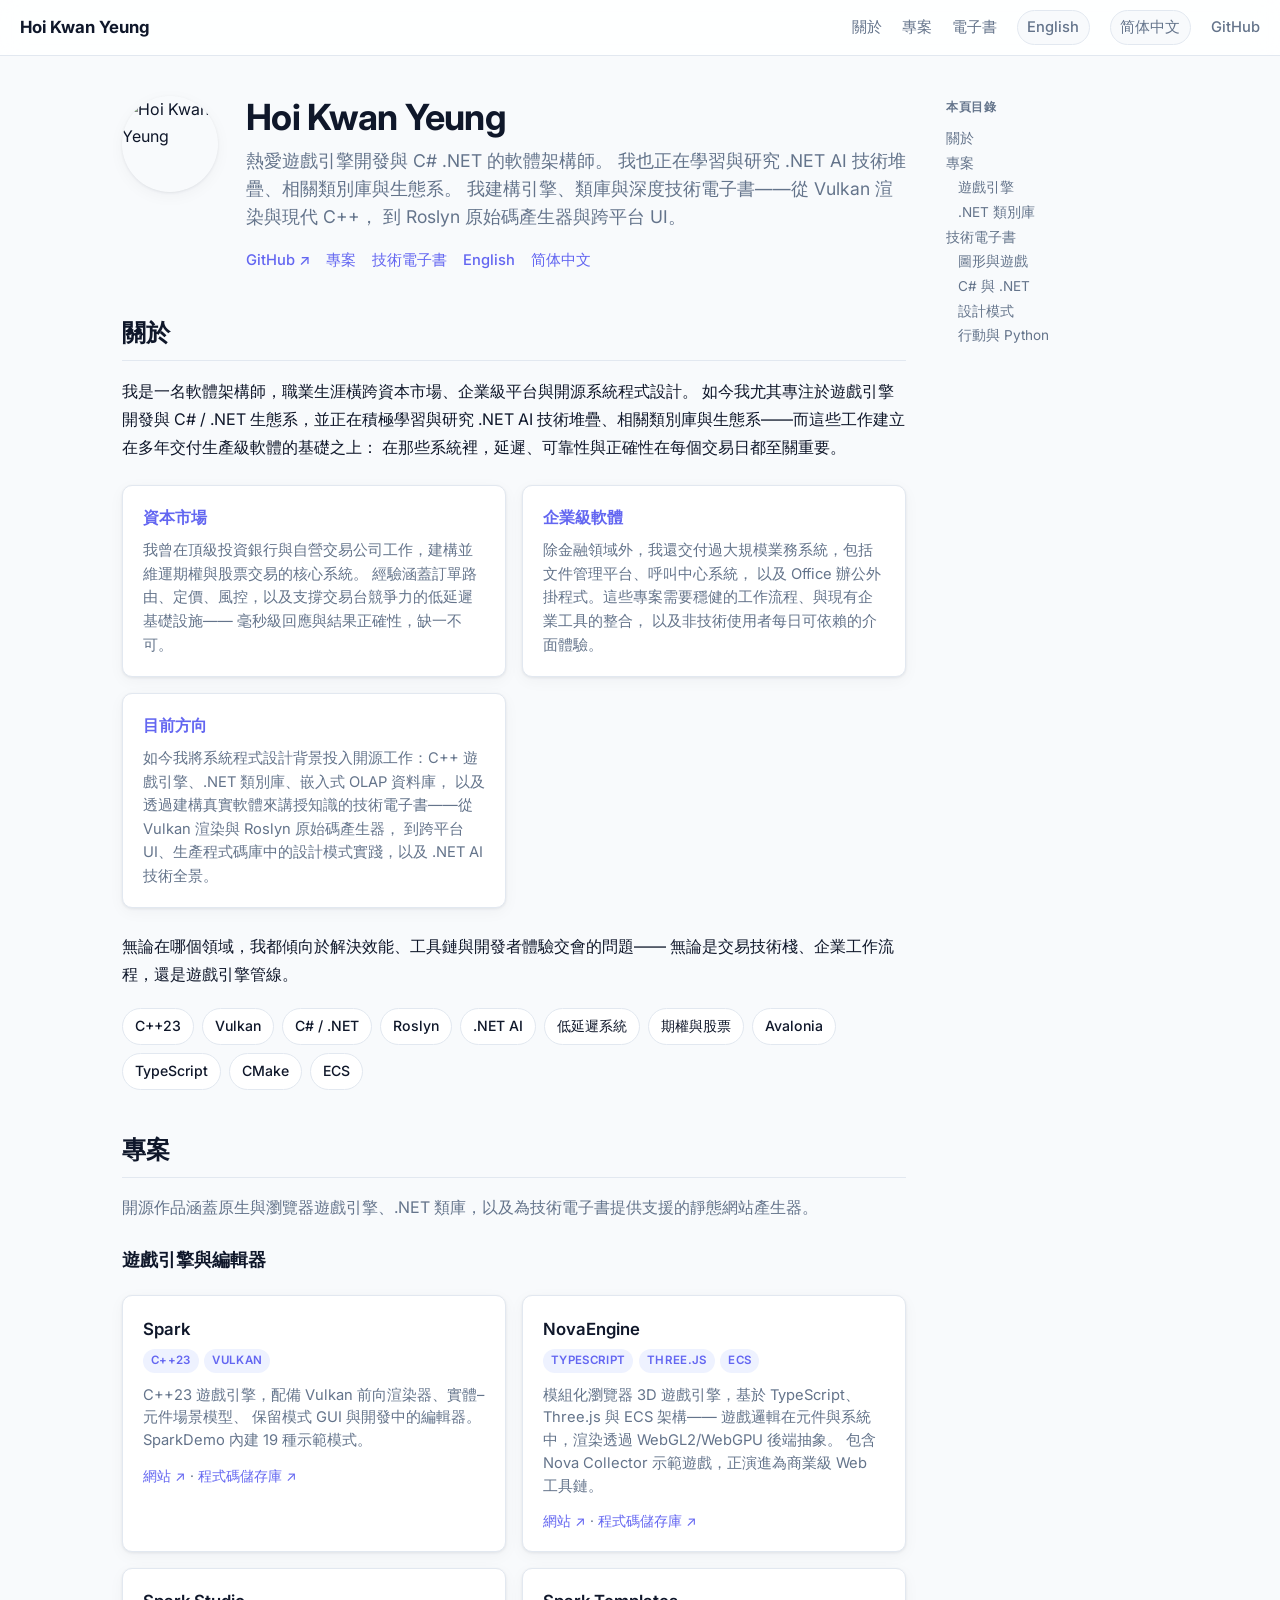
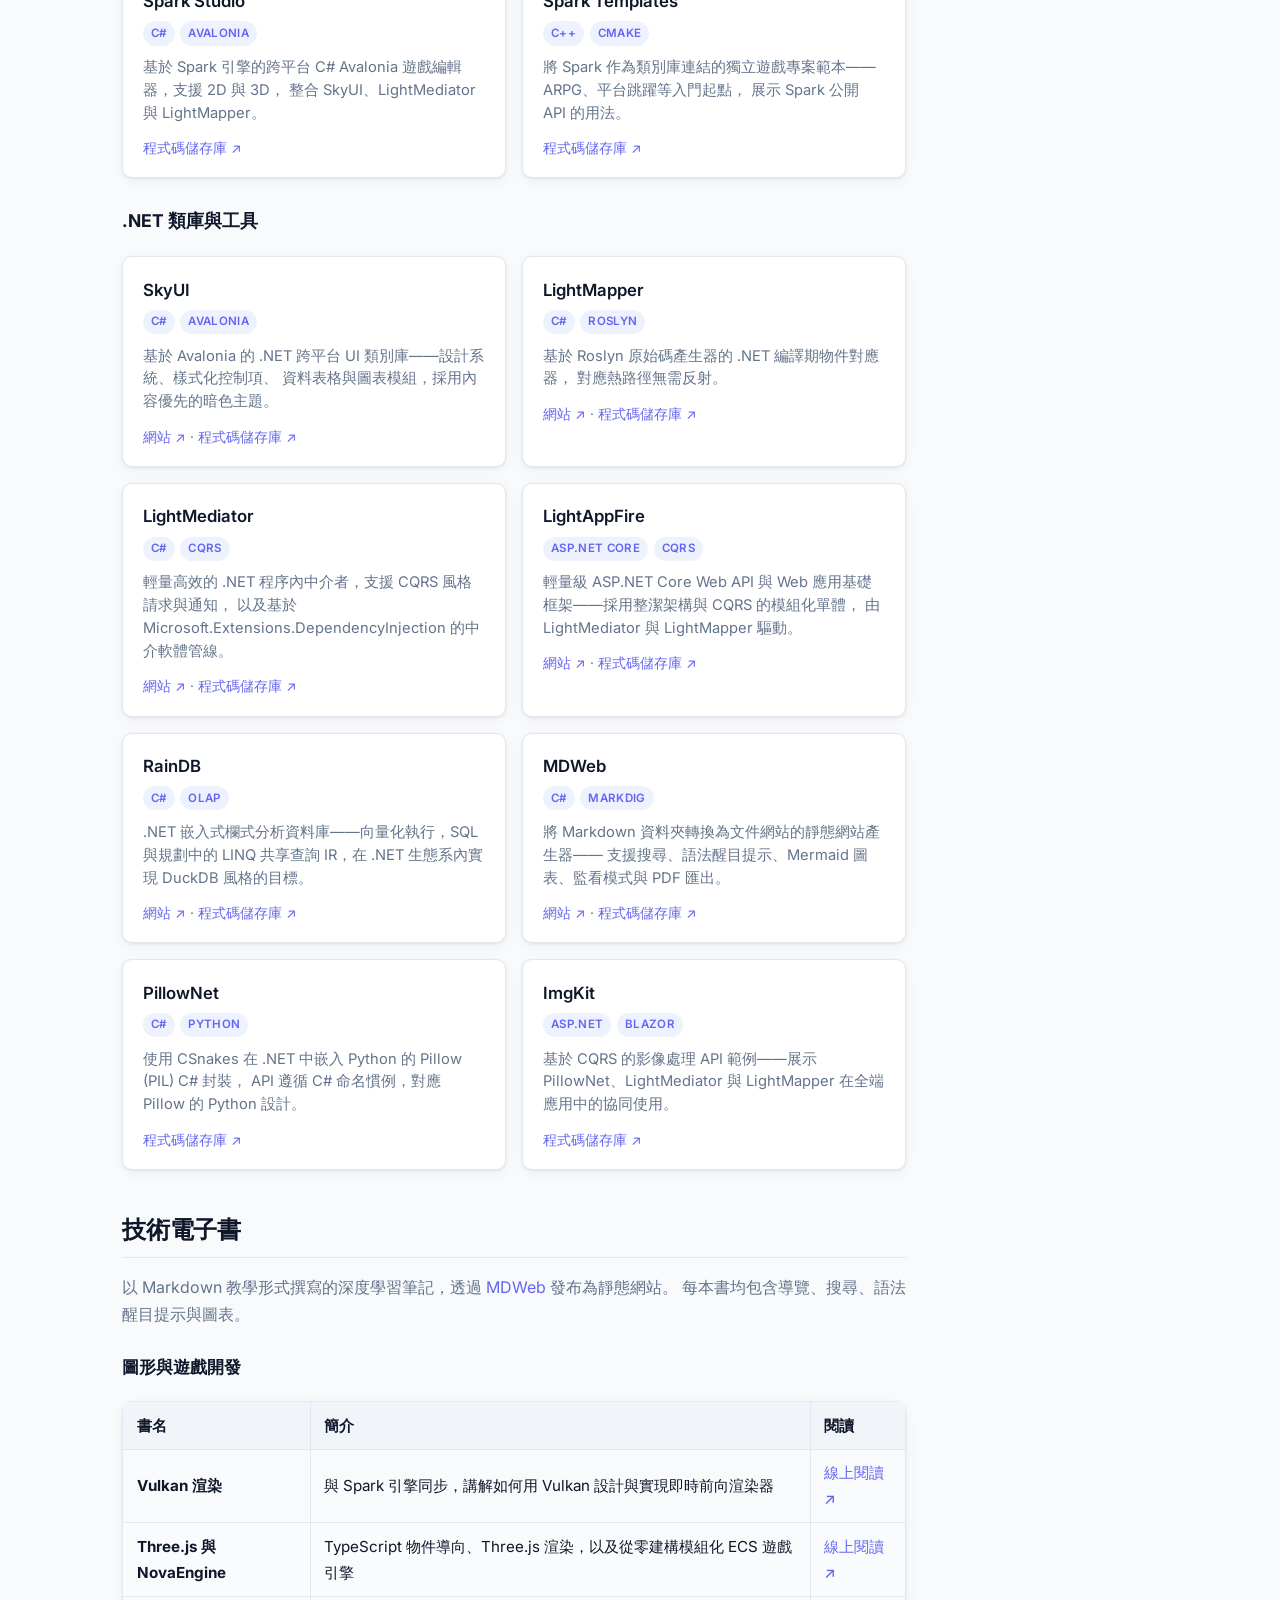
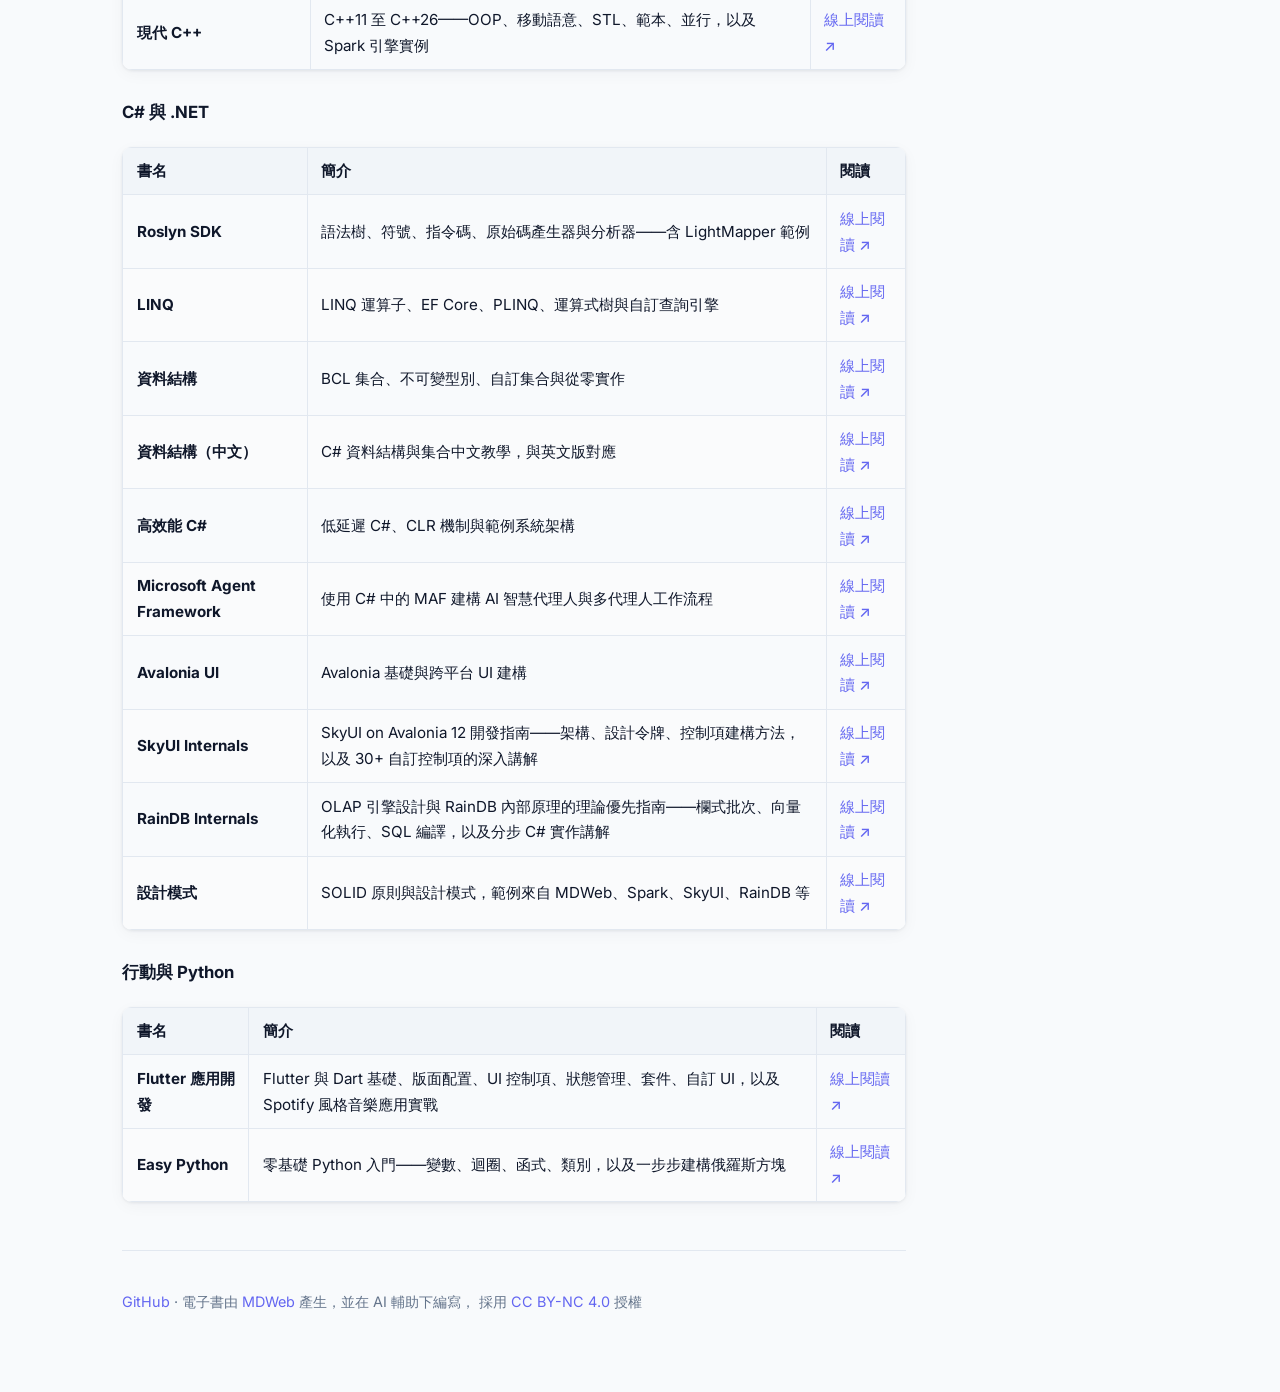
==== zh-hant/index.html @ 454c6752 "add raindb-internals description" ====
<!DOCTYPE html>
<html lang="zh-Hant">
<head>
  <meta charset="utf-8">
  <meta name="viewport" content="width=device-width, initial-scale=1">
  <title>Hoi Kwan Yeung — 軟體架構師</title>
  <meta name="description" content="擁有資本市場、企業級系統與遊戲引擎開發經驗的軟體架構師，正在學習與研究 .NET AI 技術堆疊。開源專案包括 Spark、RainDB、SkyUI、MDWeb 及多本技術電子書。">
  <link rel="preconnect" href="https://fonts.googleapis.com">
  <link rel="preconnect" href="https://fonts.gstatic.com" crossorigin>
  <link href="https://fonts.googleapis.com/css2?family=Inter:wght@400;500;600;700&family=JetBrains+Mono:wght@400;500&display=swap" rel="stylesheet">
  <link rel="alternate" hreflang="en" href="https://hoihky.github.io/index.html">
  <link rel="alternate" hreflang="zh-Hans" href="https://hoihky.github.io/zh/index.html">
  <link rel="alternate" hreflang="zh-Hant" href="https://hoihky.github.io/zh-hant/index.html">
  <link rel="stylesheet" href="../assets/css/site.css">
</head>
<body>
  <div class="site">
    <header class="topbar">
      <a href="index.html" class="brand">Hoi Kwan Yeung</a>
      <nav class="topbar-nav" aria-label="主導航">
        <a href="#about">關於</a>
        <a href="#projects">專案</a>
        <a href="#books">電子書</a>
        <a href="../index.html" hreflang="en" class="lang-switch">English</a>
        <a href="../zh/index.html" hreflang="zh-Hans" class="lang-switch">简体中文</a>
        <a href="https://github.com/hoihky" target="_blank" rel="noopener">GitHub</a>
      </nav>
    </header>

    <main class="portfolio-layout">
      <div class="portfolio-main">
        <section class="hero" id="top">
          <img
            class="hero-avatar"
            src="https://avatars.githubusercontent.com/u/305510049?v=4"
            alt="Hoi Kwan Yeung"
            width="96"
            height="96"
          >
          <div class="hero-text">
            <h1>Hoi Kwan Yeung</h1>
            <p class="hero-tagline">
              熱愛遊戲引擎開發與 C# .NET 的軟體架構師。
              我也正在學習與研究 .NET AI 技術堆疊、相關類別庫與生態系。
              我建構引擎、類庫與深度技術電子書——從 Vulkan 渲染與現代 C++，
              到 Roslyn 原始碼產生器與跨平台 UI。
            </p>
            <div class="hero-links">
              <a href="https://github.com/hoihky" target="_blank" rel="noopener">GitHub ↗</a>
              <a href="#projects">專案</a>
              <a href="#books">技術電子書</a>
              <a href="../index.html" hreflang="en">English</a>
              <a href="../zh/index.html" hreflang="zh-Hans">简体中文</a>
            </div>
          </div>
        </section>

        <section id="about">
          <h2 class="section-title">關於</h2>
          <p class="about-body">
            我是一名軟體架構師，職業生涯橫跨資本市場、企業級平台與開源系統程式設計。
            如今我尤其專注於遊戲引擎開發與 C# / .NET 生態系，並正在積極學習與研究
            .NET AI 技術堆疊、相關類別庫與生態系——而這些工作建立在多年交付生產級軟體的基礎之上：
            在那些系統裡，延遲、可靠性與正確性在每個交易日都至關重要。
          </p>

          <div class="career-grid">
            <article class="career-card">
              <h3>資本市場</h3>
              <p>
                我曾在頂級投資銀行與自營交易公司工作，建構並維運期權與股票交易的核心系統。
                經驗涵蓋訂單路由、定價、風控，以及支撐交易台競爭力的低延遲基礎設施——
                毫秒級回應與結果正確性，缺一不可。
              </p>
            </article>

            <article class="career-card">
              <h3>企業級軟體</h3>
              <p>
                除金融領域外，我還交付過大規模業務系統，包括文件管理平台、呼叫中心系統，
                以及 Office 辦公外掛程式。這些專案需要穩健的工作流程、與現有企業工具的整合，
                以及非技術使用者每日可依賴的介面體驗。
              </p>
            </article>

            <article class="career-card">
              <h3>目前方向</h3>
              <p>
                如今我將系統程式設計背景投入開源工作：C++ 遊戲引擎、.NET 類別庫、嵌入式 OLAP 資料庫，
                以及透過建構真實軟體來講授知識的技術電子書——從 Vulkan 渲染與 Roslyn 原始碼產生器，
                到跨平台 UI、生產程式碼庫中的設計模式實踐，以及 .NET AI 技術全景。
              </p>
            </article>
          </div>

          <p class="about-body">
            無論在哪個領域，我都傾向於解決效能、工具鏈與開發者體驗交會的問題——
            無論是交易技術棧、企業工作流程，還是遊戲引擎管線。
          </p>

          <ul class="skill-list" aria-label="技術棧">
            <li>C++23</li>
            <li>Vulkan</li>
            <li>C# / .NET</li>
            <li>Roslyn</li>
            <li>.NET AI</li>
            <li>低延遲系統</li>
            <li>期權與股票</li>
            <li>Avalonia</li>
            <li>TypeScript</li>
            <li>CMake</li>
            <li>ECS</li>
          </ul>
        </section>

        <section id="projects">
          <h2 class="section-title">專案</h2>
          <p class="section-lead">
            開源作品涵蓋原生與瀏覽器遊戲引擎、.NET 類庫，以及為技術電子書提供支援的靜態網站產生器。
          </p>

          <h3 class="doc-body" style="margin-top:1.5rem;font-size:1.1rem;">遊戲引擎與編輯器</h3>
          <div class="project-grid">
            <article class="project-card">
              <h3><a href="https://github.com/hoihky/spark" target="_blank" rel="noopener">Spark</a></h3>
              <div class="project-meta">
                <span class="tag">C++23</span>
                <span class="tag">Vulkan</span>
              </div>
              <p>
                C++23 遊戲引擎，配備 Vulkan 前向渲染器、實體–元件場景模型、
                保留模式 GUI 與開發中的編輯器。SparkDemo 內建 19 種示範模式。
              </p>
              <p class="card-links">
                <a href="https://hoihky.github.io/spark/" target="_blank" rel="noopener">網站 ↗</a>
                · <a href="https://github.com/hoihky/spark" target="_blank" rel="noopener">程式碼儲存庫 ↗</a>
              </p>
            </article>

            <article class="project-card">
              <h3><a href="https://hoihky.github.io/NovaEngine/" target="_blank" rel="noopener">NovaEngine</a></h3>
              <div class="project-meta">
                <span class="tag">TypeScript</span>
                <span class="tag">Three.js</span>
                <span class="tag">ECS</span>
              </div>
              <p>
                模組化瀏覽器 3D 遊戲引擎，基於 TypeScript、Three.js 與 ECS 架構——
                遊戲邏輯在元件與系統中，渲染透過 WebGL2/WebGPU 後端抽象。
                包含 Nova Collector 示範遊戲，正演進為商業級 Web 工具鏈。
              </p>
              <p class="card-links">
                <a href="https://hoihky.github.io/NovaEngine/" target="_blank" rel="noopener">網站 ↗</a>
                · <a href="https://github.com/hoihky/NovaEngine" target="_blank" rel="noopener">程式碼儲存庫 ↗</a>
              </p>
            </article>

            <article class="project-card">
              <h3><a href="https://github.com/hoihky/spark-studio" target="_blank" rel="noopener">Spark Studio</a></h3>
              <div class="project-meta">
                <span class="tag">C#</span>
                <span class="tag">Avalonia</span>
              </div>
              <p>
                基於 Spark 引擎的跨平台 C# Avalonia 遊戲編輯器，支援 2D 與 3D，
                整合 SkyUI、LightMediator 與 LightMapper。
              </p>
              <p class="card-links"><a href="https://github.com/hoihky/spark-studio" target="_blank" rel="noopener">程式碼儲存庫 ↗</a></p>
            </article>

            <article class="project-card">
              <h3><a href="https://github.com/hoihky/spark-template" target="_blank" rel="noopener">Spark Templates</a></h3>
              <div class="project-meta">
                <span class="tag">C++</span>
                <span class="tag">CMake</span>
              </div>
              <p>
                將 Spark 作為類別庫連結的獨立遊戲專案範本——ARPG、平台跳躍等入門起點，
                展示 Spark 公開 API 的用法。
              </p>
              <p class="card-links"><a href="https://github.com/hoihky/spark-template" target="_blank" rel="noopener">程式碼儲存庫 ↗</a></p>
            </article>
          </div>

          <h3 class="doc-body" style="margin-top:1.75rem;font-size:1.1rem;">.NET 類庫與工具</h3>
          <div class="project-grid">
            <article class="project-card">
              <h3><a href="https://github.com/hoihky/skyui" target="_blank" rel="noopener">SkyUI</a></h3>
              <div class="project-meta">
                <span class="tag">C#</span>
                <span class="tag">Avalonia</span>
              </div>
              <p>
                基於 Avalonia 的 .NET 跨平台 UI 類別庫——設計系統、樣式化控制項、
                資料表格與圖表模組，採用內容優先的暗色主題。
              </p>
              <p class="card-links">
                <a href="https://hoihky.github.io/skyui/" target="_blank" rel="noopener">網站 ↗</a>
                · <a href="https://github.com/hoihky/skyui" target="_blank" rel="noopener">程式碼儲存庫 ↗</a>
              </p>
            </article>

            <article class="project-card">
              <h3><a href="https://github.com/hoihky/lightmapper" target="_blank" rel="noopener">LightMapper</a></h3>
              <div class="project-meta">
                <span class="tag">C#</span>
                <span class="tag">Roslyn</span>
              </div>
              <p>
                基於 Roslyn 原始碼產生器的 .NET 編譯期物件對應器，
                對應熱路徑無需反射。
              </p>
              <p class="card-links">
                <a href="https://hoihky.github.io/lightmapper/" target="_blank" rel="noopener">網站 ↗</a>
                · <a href="https://github.com/hoihky/lightmapper" target="_blank" rel="noopener">程式碼儲存庫 ↗</a>
              </p>
            </article>

            <article class="project-card">
              <h3><a href="https://github.com/hoihky/lightmediator" target="_blank" rel="noopener">LightMediator</a></h3>
              <div class="project-meta">
                <span class="tag">C#</span>
                <span class="tag">CQRS</span>
              </div>
              <p>
                輕量高效的 .NET 程序內中介者，支援 CQRS 風格請求與通知，
                以及基於 Microsoft.Extensions.DependencyInjection 的中介軟體管線。
              </p>
              <p class="card-links">
                <a href="https://hoihky.github.io/lightmediator/" target="_blank" rel="noopener">網站 ↗</a>
                · <a href="https://github.com/hoihky/lightmediator" target="_blank" rel="noopener">程式碼儲存庫 ↗</a>
              </p>
            </article>

            <article class="project-card">
              <h3><a href="https://hoihky.github.io/LightAppFire/" target="_blank" rel="noopener">LightAppFire</a></h3>
              <div class="project-meta">
                <span class="tag">ASP.NET Core</span>
                <span class="tag">CQRS</span>
              </div>
              <p>
                輕量級 ASP.NET Core Web API 與 Web 應用基礎框架——採用整潔架構與 CQRS 的模組化單體，
                由 LightMediator 與 LightMapper 驅動。
              </p>
              <p class="card-links">
                <a href="https://hoihky.github.io/LightAppFire/" target="_blank" rel="noopener">網站 ↗</a>
                · <a href="https://github.com/hoihky/LightAppFire" target="_blank" rel="noopener">程式碼儲存庫 ↗</a>
              </p>
            </article>

            <article class="project-card">
              <h3><a href="https://github.com/hoihky/RainDB" target="_blank" rel="noopener">RainDB</a></h3>
              <div class="project-meta">
                <span class="tag">C#</span>
                <span class="tag">OLAP</span>
              </div>
              <p>
                .NET 嵌入式欄式分析資料庫——向量化執行，SQL 與規劃中的 LINQ
                共享查詢 IR，在 .NET 生態系內實現 DuckDB 風格的目標。
              </p>
              <p class="card-links">
                <a href="https://hoihky.github.io/RainDB/" target="_blank" rel="noopener">網站 ↗</a>
                · <a href="https://github.com/hoihky/RainDB" target="_blank" rel="noopener">程式碼儲存庫 ↗</a>
              </p>
            </article>

            <article class="project-card">
              <h3><a href="https://github.com/hoihky/MDWeb" target="_blank" rel="noopener">MDWeb</a></h3>
              <div class="project-meta">
                <span class="tag">C#</span>
                <span class="tag">Markdig</span>
              </div>
              <p>
                將 Markdown 資料夾轉換為文件網站的靜態網站產生器——
                支援搜尋、語法醒目提示、Mermaid 圖表、監看模式與 PDF 匯出。
              </p>
              <p class="card-links">
                <a href="https://hoihky.github.io/MDWeb/" target="_blank" rel="noopener">網站 ↗</a>
                · <a href="https://github.com/hoihky/MDWeb" target="_blank" rel="noopener">程式碼儲存庫 ↗</a>
              </p>
            </article>

            <article class="project-card">
              <h3><a href="https://github.com/hoihky/pillownet" target="_blank" rel="noopener">PillowNet</a></h3>
              <div class="project-meta">
                <span class="tag">C#</span>
                <span class="tag">Python</span>
              </div>
              <p>
                使用 CSnakes 在 .NET 中嵌入 Python 的 Pillow (PIL) C# 封裝，
                API 遵循 C# 命名慣例，對應 Pillow 的 Python 設計。
              </p>
              <p class="card-links"><a href="https://github.com/hoihky/pillownet" target="_blank" rel="noopener">程式碼儲存庫 ↗</a></p>
            </article>

            <article class="project-card">
              <h3><a href="https://github.com/hoihky/imgkit" target="_blank" rel="noopener">ImgKit</a></h3>
              <div class="project-meta">
                <span class="tag">ASP.NET</span>
                <span class="tag">Blazor</span>
              </div>
              <p>
                基於 CQRS 的影像處理 API 範例——展示 PillowNet、LightMediator
                與 LightMapper 在全端應用中的協同使用。
              </p>
              <p class="card-links"><a href="https://github.com/hoihky/imgkit" target="_blank" rel="noopener">程式碼儲存庫 ↗</a></p>
            </article>
          </div>
        </section>

        <section id="books">
          <h2 class="section-title">技術電子書</h2>
          <p class="section-lead">
            以 Markdown 教學形式撰寫的深度學習筆記，透過
            <a href="https://github.com/hoihky/MDWeb">MDWeb</a> 發布為靜態網站。
            每本書均包含導覽、搜尋、語法醒目提示與圖表。
          </p>

          <h3 class="doc-body" style="margin-top:1.5rem;font-size:1.05rem;">圖形與遊戲開發</h3>
          <table class="ebook-table">
            <thead>
              <tr>
                <th>書名</th>
                <th>簡介</th>
                <th>閱讀</th>
              </tr>
            </thead>
            <tbody>
              <tr>
                <td><strong>Vulkan 渲染</strong></td>
                <td>與 Spark 引擎同步，講解如何用 Vulkan 設計與實現即時前向渲染器</td>
                <td><a href="https://hoihky.github.io/vulkan-rendering-notes/site/index.html" target="_blank" rel="noopener">線上閱讀 ↗</a></td>
              </tr>
              <tr>
                <td><strong>Three.js 與 NovaEngine</strong></td>
                <td>TypeScript 物件導向、Three.js 渲染，以及從零建構模組化 ECS 遊戲引擎</td>
                <td><a href="https://hoihky.github.io/threejs-notes/threejs/site/index.html" target="_blank" rel="noopener">線上閱讀 ↗</a></td>
              </tr>
              <tr>
                <td><strong>現代 C++</strong></td>
                <td>C++11 至 C++26——OOP、移動語意、STL、範本、並行，以及 Spark 引擎實例</td>
                <td><a href="https://hoihky.github.io/cpp-notes/c++/site/index.html" target="_blank" rel="noopener">線上閱讀 ↗</a></td>
              </tr>
            </tbody>
          </table>

          <h3 class="doc-body" style="margin-top:1.75rem;font-size:1.05rem;">C# 與 .NET</h3>
          <table class="ebook-table">
            <thead>
              <tr>
                <th>書名</th>
                <th>簡介</th>
                <th>閱讀</th>
              </tr>
            </thead>
            <tbody>
              <tr>
                <td><strong>Roslyn SDK</strong></td>
                <td>語法樹、符號、指令碼、原始碼產生器與分析器——含 LightMapper 範例</td>
                <td><a href="https://hoihky.github.io/csharp-notes/roslyn/roslyn-site/index.html" target="_blank" rel="noopener">線上閱讀 ↗</a></td>
              </tr>
              <tr>
                <td><strong>LINQ</strong></td>
                <td>LINQ 運算子、EF Core、PLINQ、運算式樹與自訂查詢引擎</td>
                <td><a href="https://hoihky.github.io/csharp-notes/linq/linq-site/index.html" target="_blank" rel="noopener">線上閱讀 ↗</a></td>
              </tr>
              <tr>
                <td><strong>資料結構</strong></td>
                <td>BCL 集合、不可變型別、自訂集合與從零實作</td>
                <td><a href="https://hoihky.github.io/csharp-notes/datastructure/site/index.html" target="_blank" rel="noopener">線上閱讀 ↗</a></td>
              </tr>
              <tr>
                <td><strong>資料結構（中文）</strong></td>
                <td>C# 資料結構與集合中文教學，與英文版對應</td>
                <td><a href="https://hoihky.github.io/csharp-notes/datastructure-cn/datastructure-cn-site/index.html" target="_blank" rel="noopener">線上閱讀 ↗</a></td>
              </tr>
              <tr>
                <td><strong>高效能 C#</strong></td>
                <td>低延遲 C#、CLR 機制與範例系統架構</td>
                <td><a href="https://hoihky.github.io/csharp-notes/high-perf/high-perf-site/index.html" target="_blank" rel="noopener">線上閱讀 ↗</a></td>
              </tr>
              <tr>
                <td><strong>Microsoft Agent Framework</strong></td>
                <td>使用 C# 中的 MAF 建構 AI 智慧代理人與多代理人工作流程</td>
                <td><a href="https://hoihky.github.io/csharp-notes/maf/maf-site/index.html" target="_blank" rel="noopener">線上閱讀 ↗</a></td>
              </tr>
              <tr>
                <td><strong>Avalonia UI</strong></td>
                <td>Avalonia 基礎與跨平台 UI 建構</td>
                <td><a href="https://hoihky.github.io/csharp-notes/avalonia/site/index.html" target="_blank" rel="noopener">線上閱讀 ↗</a></td>
              </tr>
              <tr>
                <td><strong>SkyUI Internals</strong></td>
                <td>SkyUI on Avalonia 12 開發指南——架構、設計令牌、控制項建構方法，以及 30+ 自訂控制項的深入講解</td>
                <td><a href="https://hoihky.github.io/skyui-internals/output/index.html" target="_blank" rel="noopener">線上閱讀 ↗</a></td>
              </tr>
              <tr>
                <td><strong>RainDB Internals</strong></td>
                <td>OLAP 引擎設計與 RainDB 內部原理的理論優先指南——欄式批次、向量化執行、SQL 編譯，以及分步 C# 實作講解</td>
                <td><a href="https://hoihky.github.io/raindb-internals/output/index.html" target="_blank" rel="noopener">線上閱讀 ↗</a></td>
              </tr>
              <tr>
                <td><strong>設計模式</strong></td>
                <td>SOLID 原則與設計模式，範例來自 MDWeb、Spark、SkyUI、RainDB 等</td>
                <td><a href="https://hoihky.github.io/design-pattern-notes/site/index.html" target="_blank" rel="noopener">線上閱讀 ↗</a></td>
              </tr>
            </tbody>
          </table>

          <h3 class="doc-body" style="margin-top:1.75rem;font-size:1.05rem;">行動與 Python</h3>
          <table class="ebook-table">
            <thead>
              <tr>
                <th>書名</th>
                <th>簡介</th>
                <th>閱讀</th>
              </tr>
            </thead>
            <tbody>
              <tr>
                <td><strong>Flutter 應用開發</strong></td>
                <td>Flutter 與 Dart 基礎、版面配置、UI 控制項、狀態管理、套件、自訂 UI，以及 Spotify 風格音樂應用實戰</td>
                <td><a href="https://hoihky.github.io/flutter-notes/site/index.html" target="_blank" rel="noopener">線上閱讀 ↗</a></td>
              </tr>
              <tr>
                <td><strong>Easy Python</strong></td>
                <td>零基礎 Python 入門——變數、迴圈、函式、類別，以及一步步建構俄羅斯方塊</td>
                <td><a href="https://hoihky.github.io/python-notes/easypy/site/index.html" target="_blank" rel="noopener">線上閱讀 ↗</a></td>
              </tr>
            </tbody>
          </table>
        </section>

        <footer class="site-footer">
          <p>
            <a href="https://github.com/hoihky" target="_blank" rel="noopener">GitHub</a>
            · 電子書由 <a href="https://github.com/hoihky/MDWeb">MDWeb</a> 產生，並在 AI 輔助下編寫，
            採用 <a href="https://creativecommons.org/licenses/by-nc/4.0/">CC BY-NC 4.0</a> 授權
          </p>
        </footer>
      </div>

      <aside class="toc" aria-label="本頁目錄">
        <p class="toc-title">本頁目錄</p>
        <ul>
          <li><a href="#about">關於</a></li>
          <li><a href="#projects">專案</a></li>
          <li class="toc-h3"><a href="#projects">遊戲引擎</a></li>
          <li class="toc-h3"><a href="#projects">.NET 類別庫</a></li>
          <li><a href="#books">技術電子書</a></li>
          <li class="toc-h3"><a href="#books">圖形與遊戲</a></li>
          <li class="toc-h3"><a href="#books">C# 與 .NET</a></li>
          <li class="toc-h3"><a href="#books">設計模式</a></li>
          <li class="toc-h3"><a href="#books">行動與 Python</a></li>
        </ul>
      </aside>
    </main>
  </div>
</body>
</html>
---- assets/css/site.css ----
:root {
  --bg: #f8fafc;
  --bg-elevated: #ffffff;
  --text: #0f172a;
  --text-muted: #64748b;
  --border: #e2e8f0;
  --accent: #6366f1;
  --accent-soft: #eef2ff;
  --accent-hover: #4f46e5;
  --code-bg: #1e293b;
  --code-text: #e2e8f0;
  --sidebar-width: 280px;
  --topbar-height: 56px;
  --toc-width: 220px;
  --radius: 10px;
  --shadow: 0 1px 3px rgba(15, 23, 42, 0.08), 0 4px 16px rgba(15, 23, 42, 0.04);
  --font-sans: "Inter", system-ui, -apple-system, sans-serif;
  --font-mono: "JetBrains Mono", ui-monospace, monospace;
}

* { box-sizing: border-box; }

html {
  scroll-behavior: smooth;
}

body {
  margin: 0;
  font-family: var(--font-sans);
  font-size: 16px;
  line-height: 1.7;
  color: var(--text);
  background: var(--bg);
  -webkit-font-smoothing: antialiased;
}

a { color: var(--accent); text-decoration: none; }
a:hover { color: var(--accent-hover); text-decoration: underline; }

.site { min-height: 100vh; }

.topbar {
  position: sticky;
  top: 0;
  z-index: 100;
  display: flex;
  align-items: center;
  gap: 1rem;
  height: var(--topbar-height);
  padding: 0 1.25rem;
  background: rgba(255, 255, 255, 0.85);
  backdrop-filter: blur(12px);
  border-bottom: 1px solid var(--border);
}

.brand {
  font-weight: 700;
  font-size: 1.05rem;
  color: var(--text);
  text-decoration: none;
  white-space: nowrap;
}

.brand:hover { color: var(--accent); text-decoration: none; }

.sidebar-toggle {
  display: none;
  border: 1px solid var(--border);
  background: var(--bg-elevated);
  border-radius: 8px;
  padding: 0.35rem 0.6rem;
  cursor: pointer;
  font-size: 1.1rem;
}

.search-wrap { flex: 1; max-width: 360px; margin-left: auto; }

.search-wrap input {
  width: 100%;
  padding: 0.5rem 0.85rem;
  border: 1px solid var(--border);
  border-radius: 999px;
  background: var(--bg);
  font: inherit;
  outline: none;
  transition: border-color 0.15s, box-shadow 0.15s;
}

.search-wrap input:focus {
  border-color: var(--accent);
  box-shadow: 0 0 0 3px var(--accent-soft);
}

.layout {
  display: grid;
  grid-template-columns: var(--sidebar-width) 1fr;
  min-height: calc(100vh - var(--topbar-height));
}

.sidebar {
  position: sticky;
  top: var(--topbar-height);
  height: calc(100vh - var(--topbar-height));
  overflow-y: auto;
  padding: 1.25rem 0.75rem 2rem;
  border-right: 1px solid var(--border);
  background: var(--bg-elevated);
}

.nav-list {
  list-style: none;
  margin: 0;
  padding: 0;
}

.nav-item { margin: 0.1rem 0; }

.nav-link,
.nav-group {
  display: block;
  padding: 0.35rem 0.75rem;
  border-radius: 8px;
  font-size: 0.92rem;
  color: var(--text-muted);
}

.nav-group {
  font-weight: 600;
  color: var(--text);
  margin-top: 0.75rem;
  font-size: 0.78rem;
  text-transform: uppercase;
  letter-spacing: 0.04em;
}

.nav-link:hover {
  background: var(--accent-soft);
  color: var(--accent);
  text-decoration: none;
}

.nav-item.is-active > .nav-link {
  background: var(--accent-soft);
  color: var(--accent);
  font-weight: 600;
}

.nav-item.depth-1 .nav-link,
.nav-item.depth-1 .nav-group { padding-left: 1.25rem; }
.nav-item.depth-2 .nav-link,
.nav-item.depth-2 .nav-group { padding-left: 2rem; }
.nav-item.depth-3 .nav-link,
.nav-item.depth-3 .nav-group { padding-left: 2.75rem; }

.content {
  display: grid;
  grid-template-columns: minmax(0, 1fr) var(--toc-width);
  gap: 2rem;
  padding: 2rem 2.5rem 4rem;
  max-width: 1200px;
}

.doc { min-width: 0; }

.doc-header h1 {
  margin: 0 0 1.5rem;
  font-size: 2.25rem;
  font-weight: 700;
  letter-spacing: -0.02em;
  line-height: 1.2;
}

.doc-body h2,
.doc-body h3,
.doc-body h4 {
  scroll-margin-top: calc(var(--topbar-height) + 1rem);
  letter-spacing: -0.01em;
}

.doc-body h2 {
  margin-top: 2.5rem;
  padding-bottom: 0.4rem;
  border-bottom: 1px solid var(--border);
  font-size: 1.5rem;
}

.doc-body h3 { font-size: 1.2rem; margin-top: 1.75rem; }

.doc-body p,
.doc-body ul,
.doc-body ol,
.doc-body blockquote,
.doc-body pre {
  margin: 1rem 0;
}

.doc-body blockquote {
  margin-left: 0;
  padding: 0.75rem 1rem;
  border-left: 4px solid var(--accent);
  background: var(--accent-soft);
  border-radius: 0 var(--radius) var(--radius) 0;
  color: var(--text-muted);
}

.doc-body code {
  font-family: var(--font-mono);
  font-size: 0.88em;
  background: #f1f5f9;
  padding: 0.15em 0.4em;
  border-radius: 5px;
  color: #be185d;
  font-variant-ligatures: none;
  font-feature-settings: "liga" 0, "calt" 0;
}

.doc-body pre {
  margin: 1rem 0;
  padding: 0;
  background: transparent;
  border-radius: var(--radius);
  overflow: hidden;
  box-shadow: var(--shadow);
}

.doc-body pre code {
  background: none;
  padding: 0;
  color: inherit;
  font-size: 0.85rem;
  font-variant-ligatures: none;
  font-feature-settings: "liga" 0, "calt" 0;
}

.doc-body pre code.hljs {
  display: block;
  padding: 1rem 1.15rem;
  overflow-x: auto;
  line-height: 1.55;
  border-radius: var(--radius);
}

.doc-body .mermaid {
  display: flex;
  justify-content: center;
  margin: 1.25rem 0;
  padding: 1.25rem;
  background: #1e293b;
  border: 1px solid var(--border);
  border-radius: var(--radius);
  box-shadow: var(--shadow);
  overflow-x: auto;
  color: #e2e8f0;
}

.doc-body .mermaid svg {
  display: block;
  max-width: 100%;
  height: auto;
}

.doc-body table {
  width: 100%;
  border-collapse: collapse;
  margin: 1.25rem 0;
  font-size: 0.95rem;
  box-shadow: var(--shadow);
  border-radius: var(--radius);
  overflow: hidden;
}

.doc-body th,
.doc-body td {
  border: 1px solid var(--border);
  padding: 0.65rem 0.85rem;
  text-align: left;
}

.doc-body th {
  background: #f1f5f9;
  font-weight: 600;
}

.doc-body tr:nth-child(even) td { background: #fafbfc; }

.doc-body img {
  max-width: 100%;
  border-radius: var(--radius);
  box-shadow: var(--shadow);
}

.doc-body .task-list-item {
  list-style: none;
}

.doc-footer {
  margin-top: 3rem;
  padding-top: 1.5rem;
  border-top: 1px solid var(--border);
  color: var(--text-muted);
  font-size: 0.9rem;
}

.toc {
  position: sticky;
  top: calc(var(--topbar-height) + 1.5rem);
  align-self: start;
  max-height: calc(100vh - var(--topbar-height) - 3rem);
  overflow-y: auto;
  padding-left: 0.5rem;
}

.toc-title {
  font-size: 0.78rem;
  font-weight: 700;
  text-transform: uppercase;
  letter-spacing: 0.05em;
  color: var(--text-muted);
  margin: 0 0 0.75rem;
}

.toc ul {
  list-style: none;
  margin: 0;
  padding: 0;
}

.toc li { margin: 0.35rem 0; }

.toc a {
  font-size: 0.85rem;
  color: var(--text-muted);
  text-decoration: none;
  display: block;
  line-height: 1.4;
}

.toc a:hover { color: var(--accent); }

.toc-h3 { padding-left: 0.75rem; }
.toc-h4 { padding-left: 1.25rem; }

.nav-item.is-hidden { display: none; }

@media (max-width: 1100px) {
  .content { grid-template-columns: 1fr; }
  .toc { display: none; }
}

@media (max-width: 900px) {
  .sidebar-toggle { display: block; }

  .layout { grid-template-columns: 1fr; }

  .sidebar {
    position: fixed;
    left: 0;
    top: var(--topbar-height);
    width: min(var(--sidebar-width), 85vw);
    transform: translateX(-100%);
    transition: transform 0.2s ease;
    z-index: 90;
    box-shadow: var(--shadow);
  }

  .sidebar.is-open { transform: translateX(0); }

  .content { padding: 1.25rem 1rem 3rem; }

  .doc-header h1 { font-size: 1.75rem; }
}

/* Portfolio page */

.portfolio-layout {
  display: grid;
  grid-template-columns: minmax(0, 1fr) var(--toc-width);
  gap: 2rem;
  max-width: 1100px;
  margin: 0 auto;
  padding: 2.5rem 2rem 4rem;
}

.portfolio-main { min-width: 0; }

.hero {
  display: flex;
  align-items: flex-start;
  gap: 1.75rem;
  margin-bottom: 2.5rem;
}

.hero-avatar {
  width: 96px;
  height: 96px;
  border-radius: 50%;
  box-shadow: var(--shadow);
  flex-shrink: 0;
}

.hero-text h1 {
  margin: 0 0 0.5rem;
  font-size: 2.25rem;
  font-weight: 700;
  letter-spacing: -0.02em;
  line-height: 1.2;
}

.hero-tagline {
  margin: 0 0 1rem;
  font-size: 1.1rem;
  color: var(--text-muted);
  line-height: 1.6;
}

.hero-links {
  display: flex;
  flex-wrap: wrap;
  gap: 0.5rem 1rem;
  font-size: 0.92rem;
}

.hero-links a {
  display: inline-flex;
  align-items: center;
  gap: 0.35rem;
  font-weight: 500;
}

.section-title {
  margin: 2.5rem 0 1rem;
  padding-bottom: 0.4rem;
  border-bottom: 1px solid var(--border);
  font-size: 1.5rem;
  font-weight: 700;
  letter-spacing: -0.01em;
  scroll-margin-top: calc(var(--topbar-height) + 1rem);
}

.section-lead {
  margin: 0 0 1.25rem;
  color: var(--text-muted);
}

.project-grid {
  display: grid;
  grid-template-columns: repeat(auto-fill, minmax(300px, 1fr));
  gap: 1rem;
  margin: 1.25rem 0;
}

.project-card {
  display: flex;
  flex-direction: column;
  padding: 1.15rem 1.25rem;
  background: var(--bg-elevated);
  border: 1px solid var(--border);
  border-radius: var(--radius);
  box-shadow: var(--shadow);
  transition: border-color 0.15s, box-shadow 0.15s;
}

.project-card:hover {
  border-color: #c7d2fe;
  box-shadow: 0 4px 20px rgba(99, 102, 241, 0.1);
}

.project-card h3 {
  margin: 0 0 0.35rem;
  font-size: 1.05rem;
  font-weight: 600;
}

.project-card h3 a {
  color: var(--text);
  text-decoration: none;
}

.project-card h3 a:hover {
  color: var(--accent);
}

.project-meta {
  display: flex;
  flex-wrap: wrap;
  gap: 0.35rem;
  margin-bottom: 0.65rem;
}

.tag {
  display: inline-block;
  padding: 0.15rem 0.5rem;
  font-size: 0.72rem;
  font-weight: 600;
  text-transform: uppercase;
  letter-spacing: 0.03em;
  color: var(--accent);
  background: var(--accent-soft);
  border-radius: 999px;
}

.project-card p {
  margin: 0;
  flex: 1;
  font-size: 0.92rem;
  color: var(--text-muted);
  line-height: 1.55;
}

.project-card .card-links {
  margin-top: 0.85rem;
  font-size: 0.85rem;
}

.about-body {
  margin: 0 0 1.25rem;
  color: var(--text);
  line-height: 1.75;
}

.career-grid {
  display: grid;
  grid-template-columns: repeat(auto-fill, minmax(280px, 1fr));
  gap: 1rem;
  margin: 1.5rem 0;
}

.career-card {
  padding: 1.15rem 1.25rem;
  background: var(--bg-elevated);
  border: 1px solid var(--border);
  border-radius: var(--radius);
  box-shadow: var(--shadow);
}

.career-card h3 {
  margin: 0 0 0.5rem;
  font-size: 1rem;
  font-weight: 600;
  color: var(--accent);
}

.career-card p {
  margin: 0;
  font-size: 0.92rem;
  color: var(--text-muted);
  line-height: 1.6;
}

.skill-list {
  display: flex;
  flex-wrap: wrap;
  gap: 0.5rem;
  margin: 1rem 0 0;
  padding: 0;
  list-style: none;
}

.skill-list li {
  padding: 0.35rem 0.75rem;
  font-size: 0.88rem;
  font-weight: 500;
  color: var(--text);
  background: var(--bg-elevated);
  border: 1px solid var(--border);
  border-radius: 999px;
}

.ebook-table {
  width: 100%;
  border-collapse: collapse;
  margin: 1.25rem 0;
  font-size: 0.95rem;
  box-shadow: var(--shadow);
  border-radius: var(--radius);
  overflow: hidden;
}

.ebook-table th,
.ebook-table td {
  border: 1px solid var(--border);
  padding: 0.65rem 0.85rem;
  text-align: left;
}

.ebook-table th {
  background: #f1f5f9;
  font-weight: 600;
}

.ebook-table tr:nth-child(even) td { background: #fafbfc; }

.ebook-table a { font-weight: 500; }

.site-footer {
  margin-top: 3rem;
  padding-top: 1.5rem;
  border-top: 1px solid var(--border);
  color: var(--text-muted);
  font-size: 0.9rem;
}

.topbar-nav {
  display: flex;
  align-items: center;
  gap: 1.25rem;
  margin-left: auto;
  font-size: 0.92rem;
  font-weight: 500;
}

.topbar-nav a {
  color: var(--text-muted);
  text-decoration: none;
}

.topbar-nav a:hover {
  color: var(--accent);
  text-decoration: none;
}

@media (max-width: 1100px) {
  .portfolio-layout { grid-template-columns: 1fr; }
  .portfolio-layout .toc { display: none; }
}

.topbar-nav a.lang-switch {
  padding: 0.25rem 0.6rem;
  border: 1px solid var(--border);
  border-radius: 999px;
  background: var(--bg);
}

.topbar-nav a.lang-switch:hover {
  border-color: #c7d2fe;
  background: var(--accent-soft);
}

@media (max-width: 600px) {
  .hero { flex-direction: column; align-items: center; text-align: center; }
  .hero-links { justify-content: center; }
  .portfolio-layout { padding: 1.5rem 1rem 3rem; }
  .hero-text h1 { font-size: 1.75rem; }
  .topbar-nav { display: none; }
}
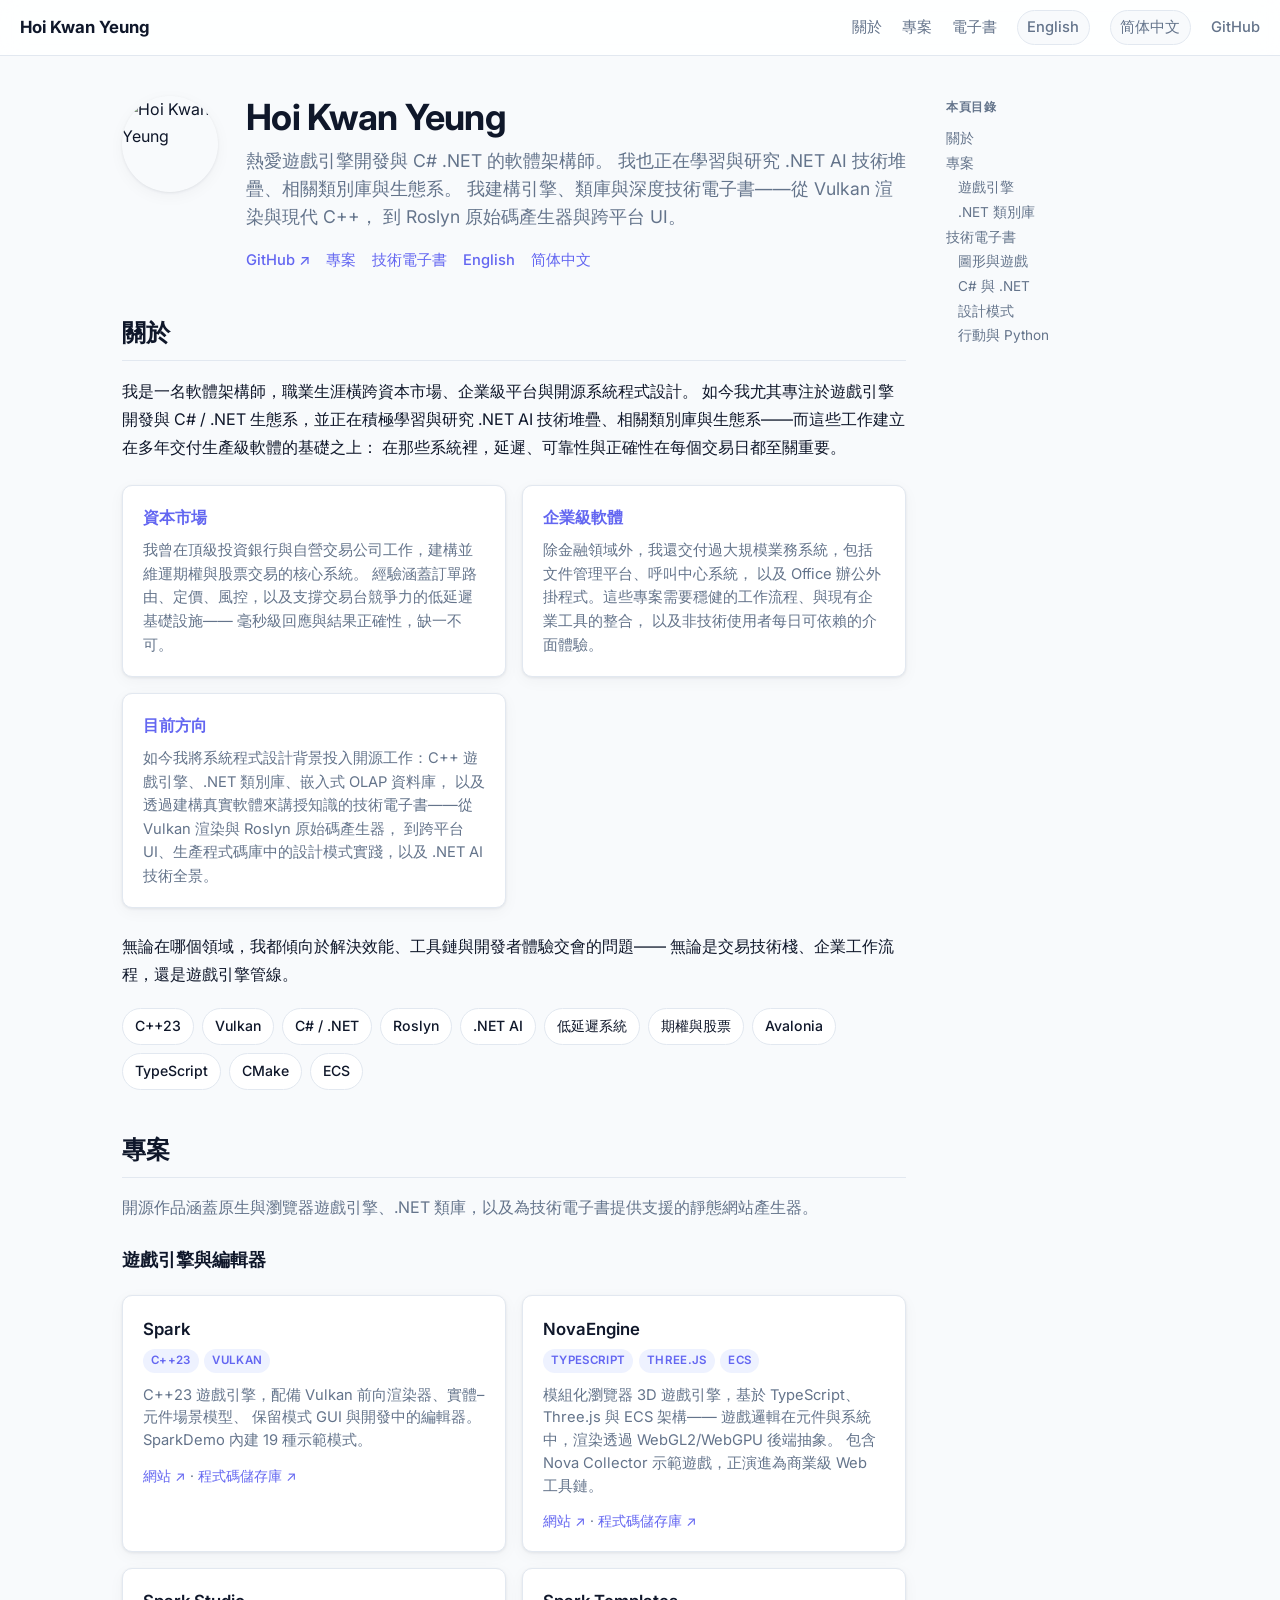
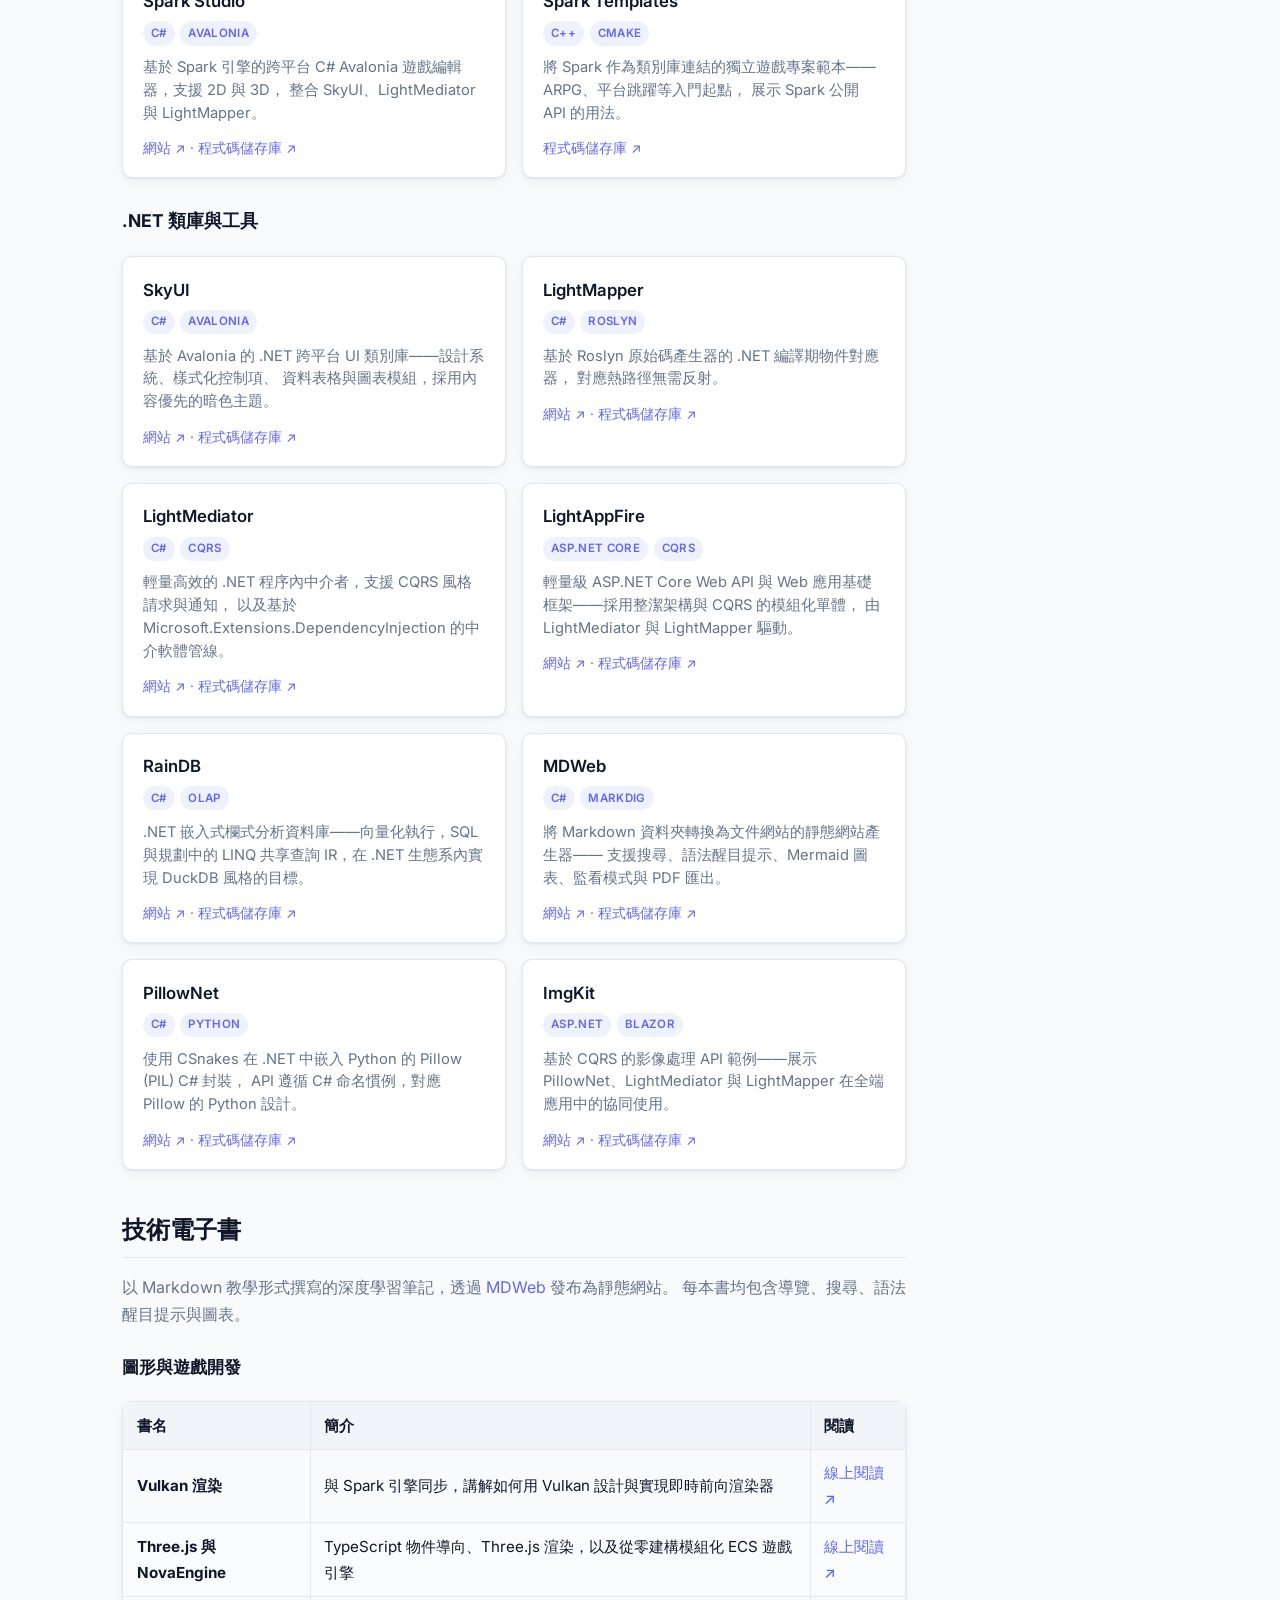
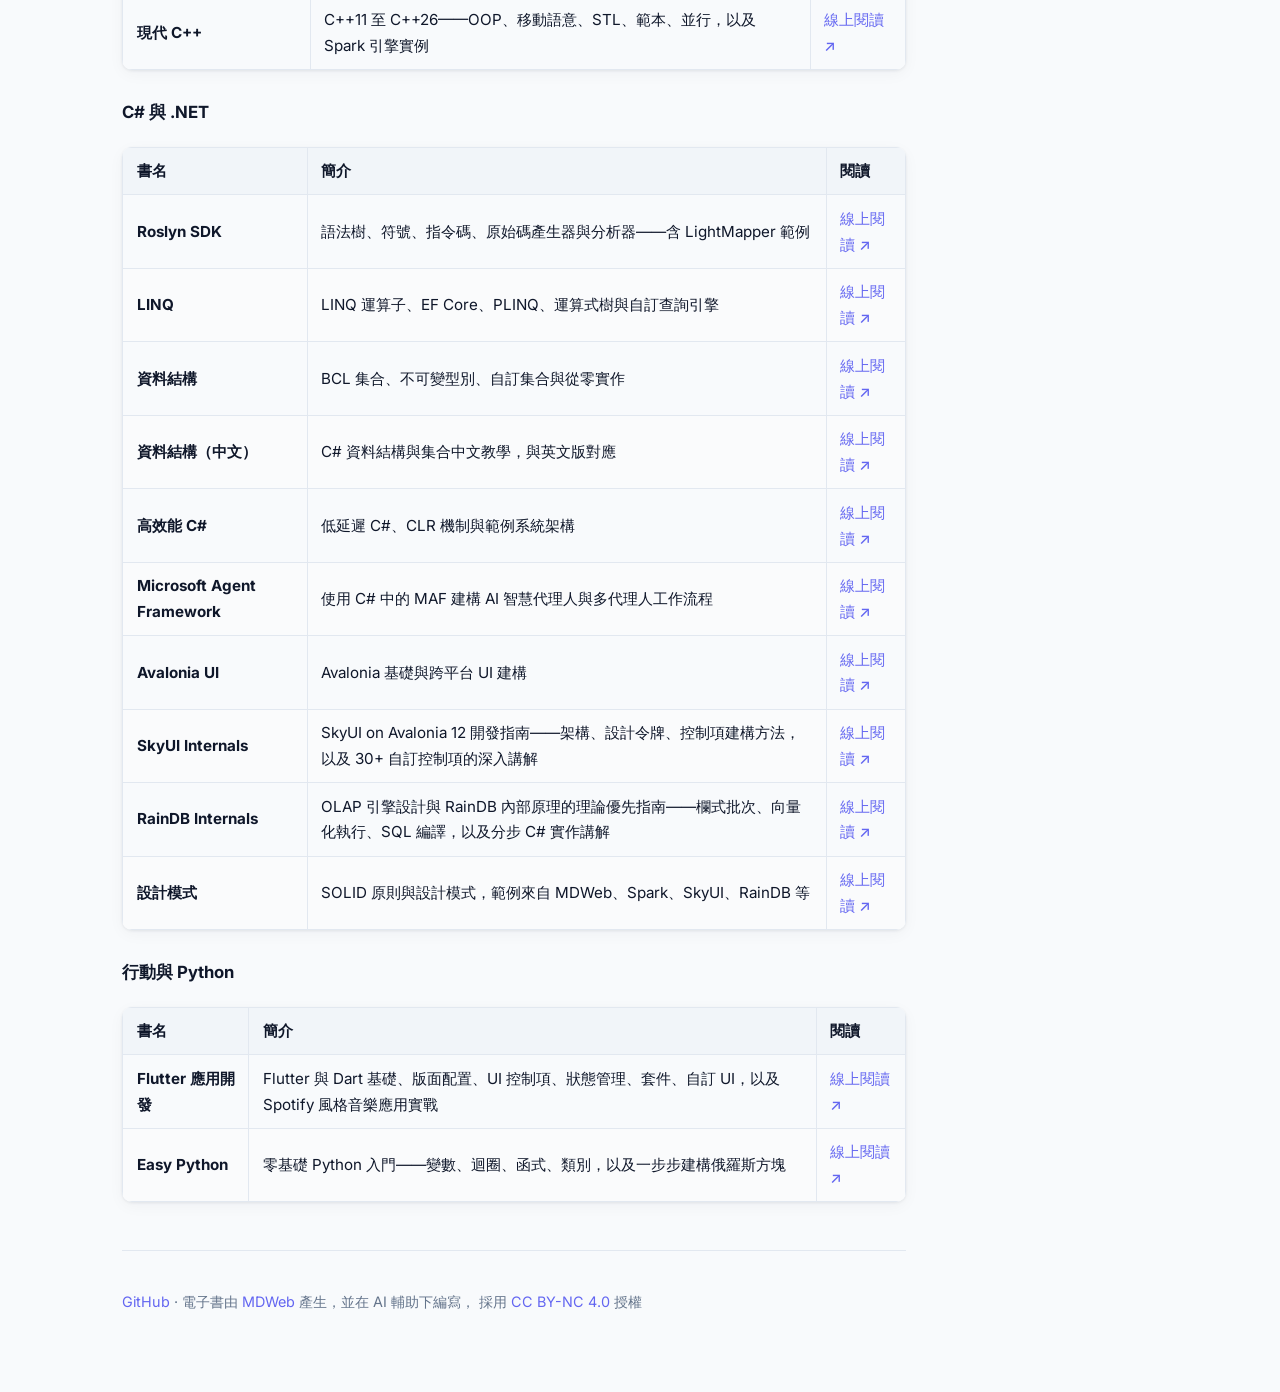
==== commit ad040350: "add links to SparkStudio, PillowNet, ImgKit introduction page" ====
--- a/zh-hant/index.html
+++ b/zh-hant/index.html
@@ -165,7 +165,10 @@
                 基於 Spark 引擎的跨平台 C# Avalonia 遊戲編輯器，支援 2D 與 3D，
                 整合 SkyUI、LightMediator 與 LightMapper。
               </p>
-              <p class="card-links"><a href="https://github.com/hoihky/spark-studio" target="_blank" rel="noopener">程式碼儲存庫 ↗</a></p>
+              <p class="card-links">
+                <a href="https://hoihky.github.io/spark-studio/" target="_blank" rel="noopener">網站 ↗</a>
+                · <a href="https://github.com/hoihky/spark-studio" target="_blank" rel="noopener">程式碼儲存庫 ↗</a>
+              </p>
             </article>
 
             <article class="project-card">
@@ -290,7 +293,10 @@
                 使用 CSnakes 在 .NET 中嵌入 Python 的 Pillow (PIL) C# 封裝，
                 API 遵循 C# 命名慣例，對應 Pillow 的 Python 設計。
               </p>
-              <p class="card-links"><a href="https://github.com/hoihky/pillownet" target="_blank" rel="noopener">程式碼儲存庫 ↗</a></p>
+              <p class="card-links">
+                <a href="https://hoihky.github.io/pillownet/" target="_blank" rel="noopener">網站 ↗</a>
+                · <a href="https://github.com/hoihky/pillownet" target="_blank" rel="noopener">程式碼儲存庫 ↗</a>
+              </p>
             </article>
 
             <article class="project-card">
@@ -303,7 +309,10 @@
                 基於 CQRS 的影像處理 API 範例——展示 PillowNet、LightMediator
                 與 LightMapper 在全端應用中的協同使用。
               </p>
-              <p class="card-links"><a href="https://github.com/hoihky/imgkit" target="_blank" rel="noopener">程式碼儲存庫 ↗</a></p>
+              <p class="card-links">
+                <a href="https://hoihky.github.io/imgkit/" target="_blank" rel="noopener">網站 ↗</a>
+                · <a href="https://github.com/hoihky/imgkit" target="_blank" rel="noopener">程式碼儲存庫 ↗</a>
+              </p>
             </article>
           </div>
         </section>
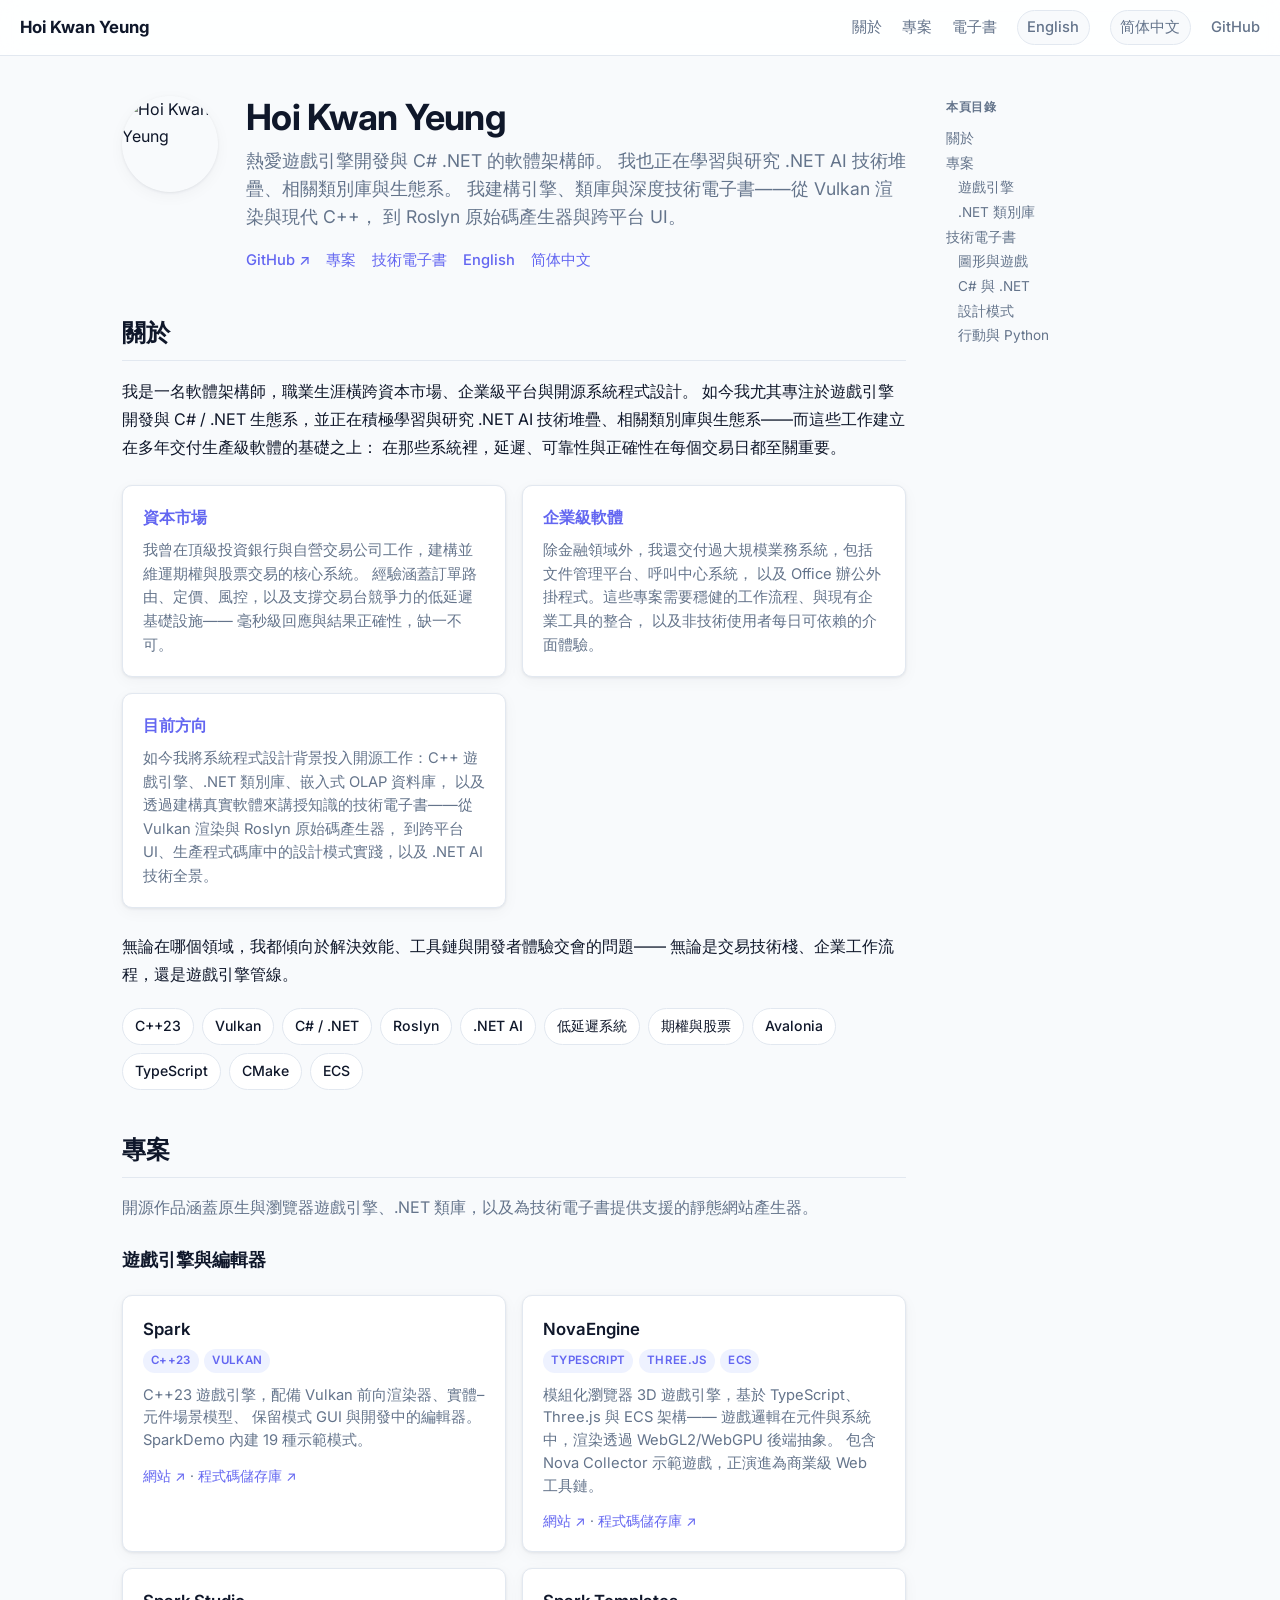
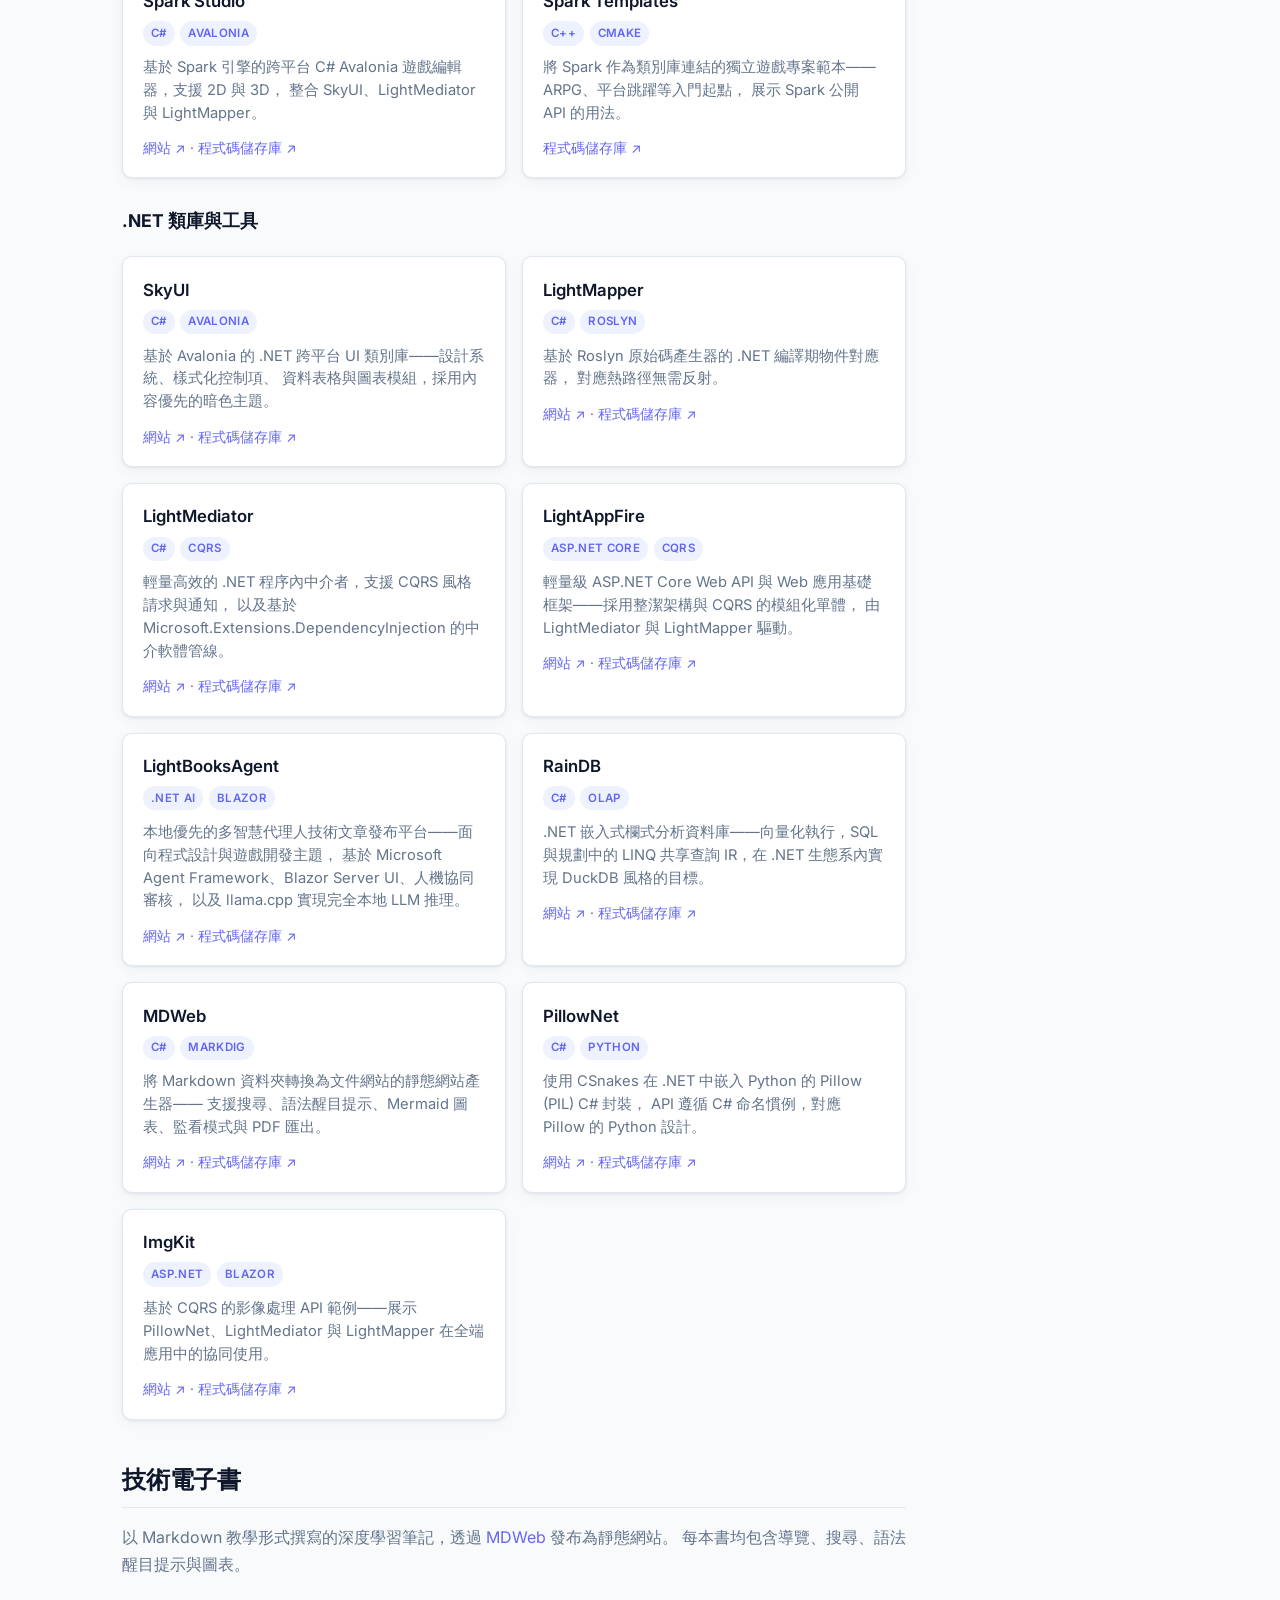
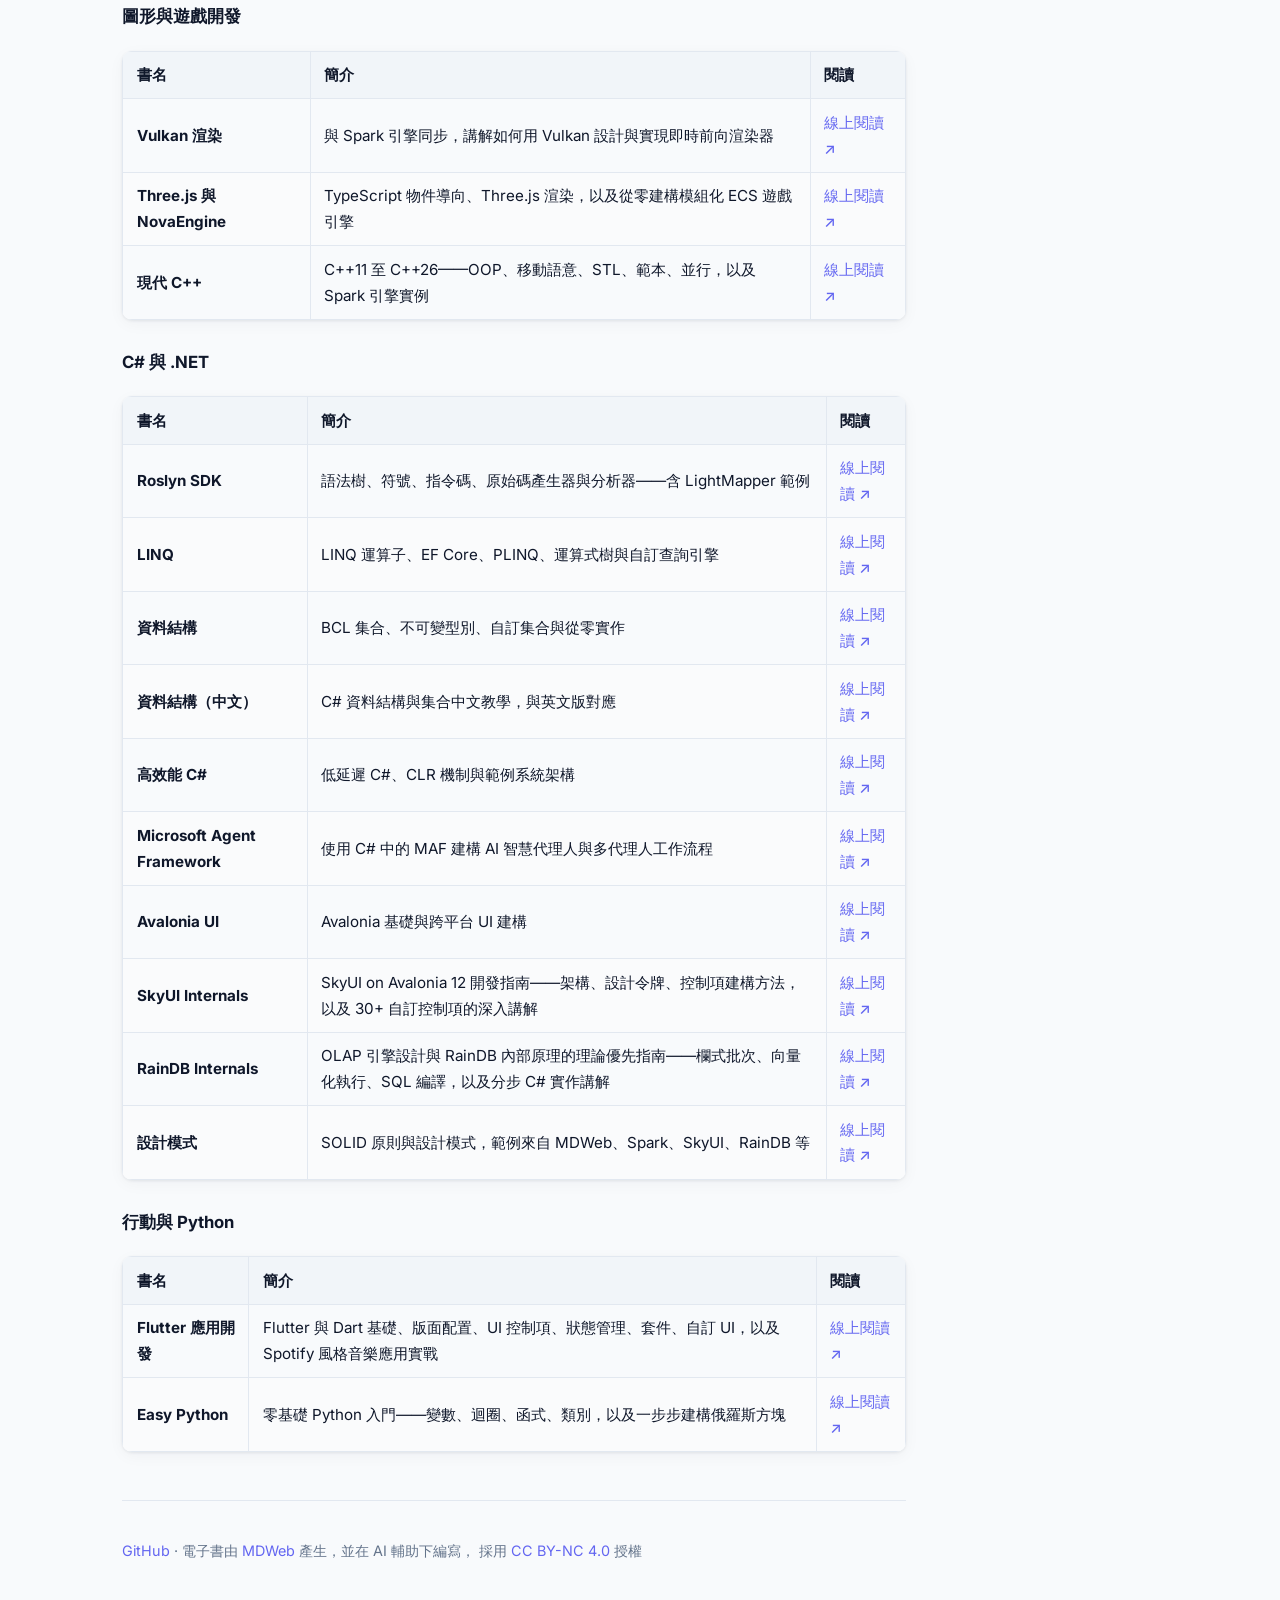
==== commit 502af6c8: "add LightBooksAgent description" ====
--- a/zh-hant/index.html
+++ b/zh-hant/index.html
@@ -252,6 +252,23 @@
             </article>
 
             <article class="project-card">
+              <h3><a href="https://hoihky.github.io/LightBooksAgent/" target="_blank" rel="noopener">LightBooksAgent</a></h3>
+              <div class="project-meta">
+                <span class="tag">.NET AI</span>
+                <span class="tag">Blazor</span>
+              </div>
+              <p>
+                本地優先的多智慧代理人技術文章發布平台——面向程式設計與遊戲開發主題，
+                基於 Microsoft Agent Framework、Blazor Server UI、人機協同審核，
+                以及 llama.cpp 實現完全本地 LLM 推理。
+              </p>
+              <p class="card-links">
+                <a href="https://hoihky.github.io/LightBooksAgent/" target="_blank" rel="noopener">網站 ↗</a>
+                · <a href="https://github.com/hoihky/LightBooksAgent" target="_blank" rel="noopener">程式碼儲存庫 ↗</a>
+              </p>
+            </article>
+
+            <article class="project-card">
               <h3><a href="https://github.com/hoihky/RainDB" target="_blank" rel="noopener">RainDB</a></h3>
               <div class="project-meta">
                 <span class="tag">C#</span>
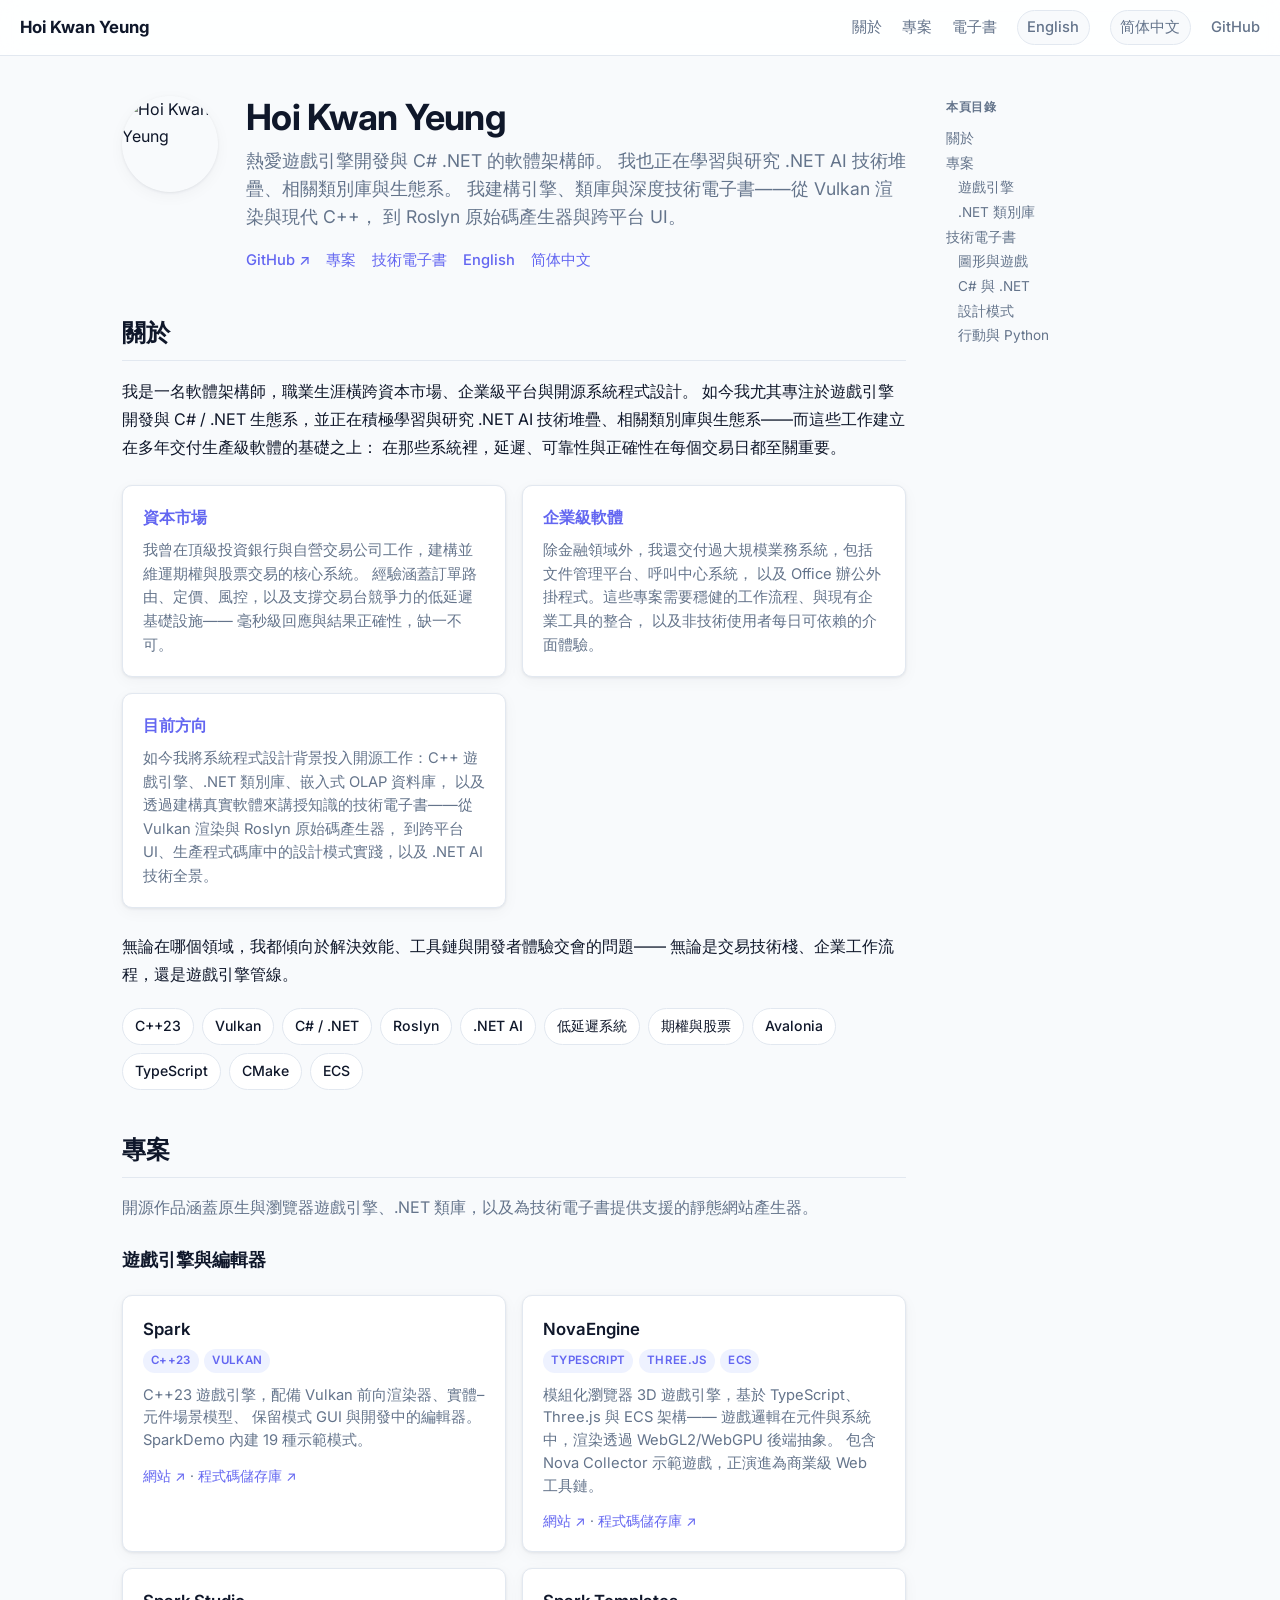
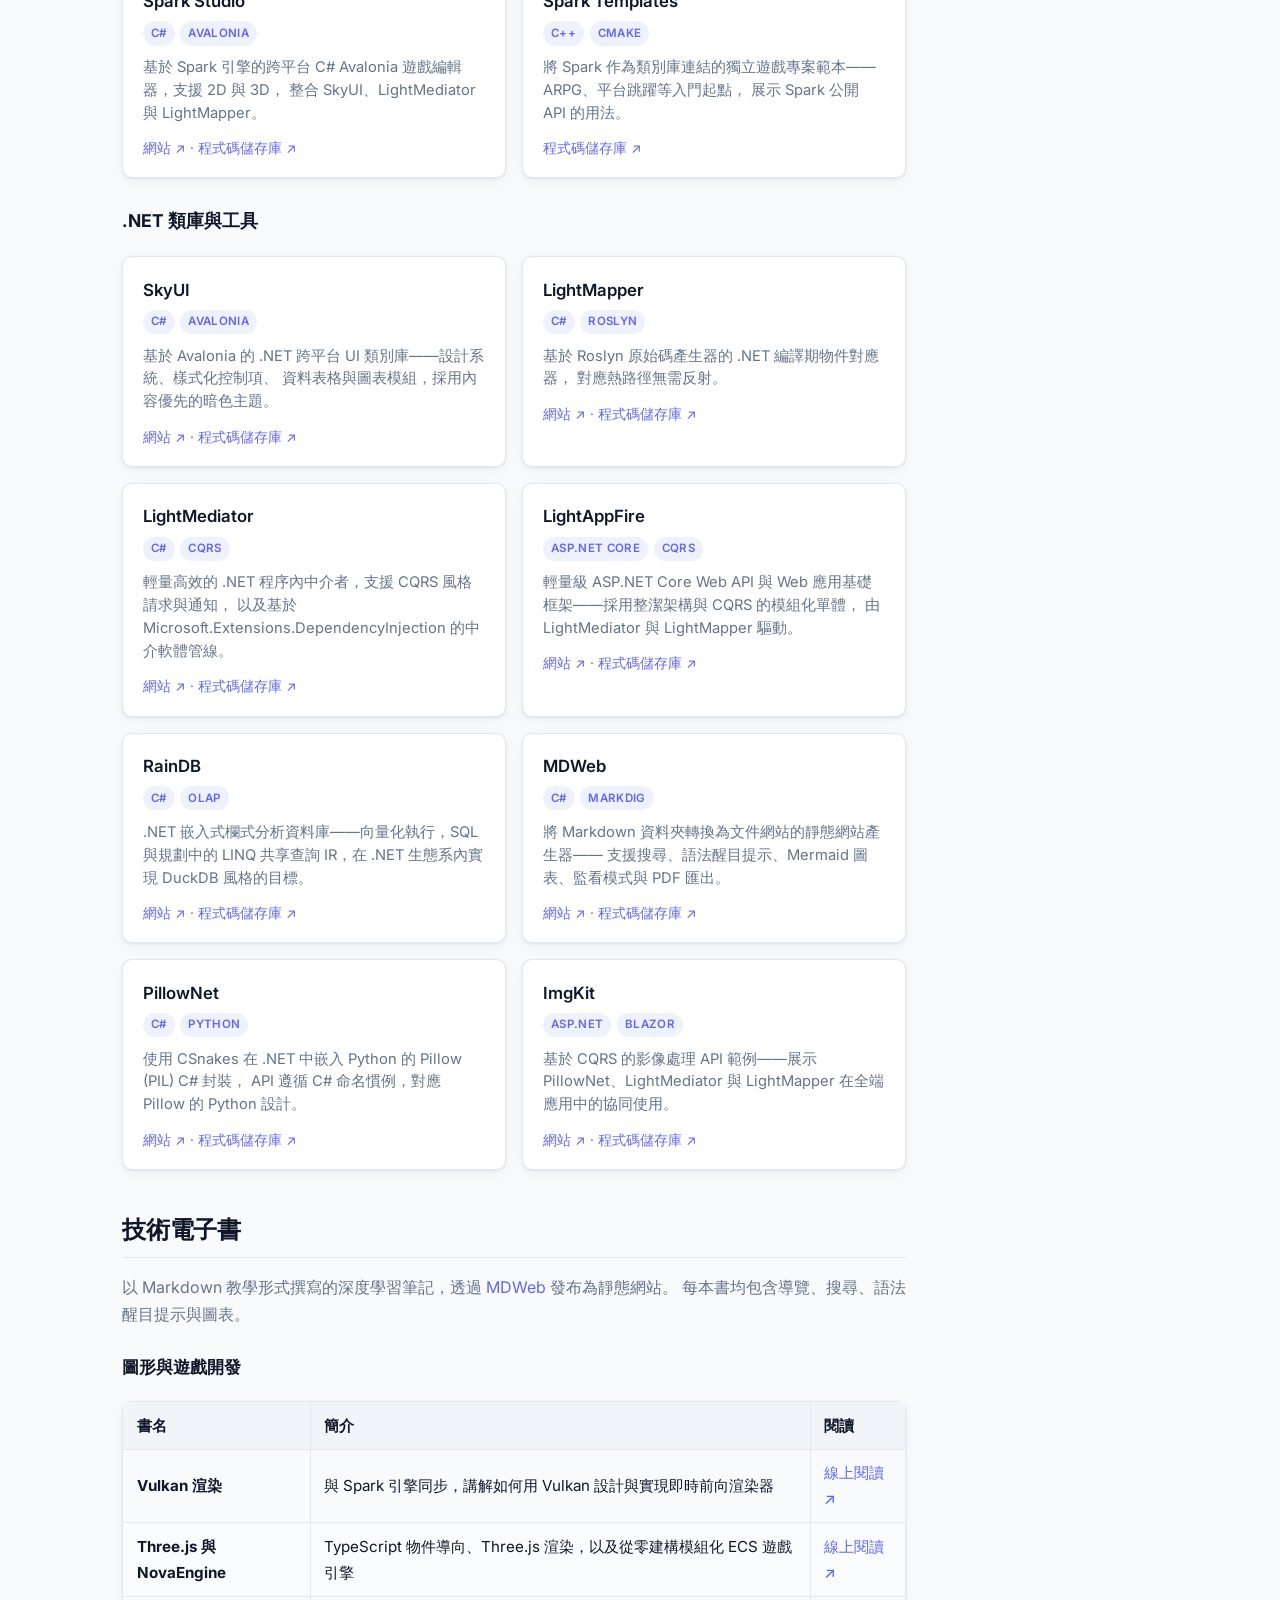
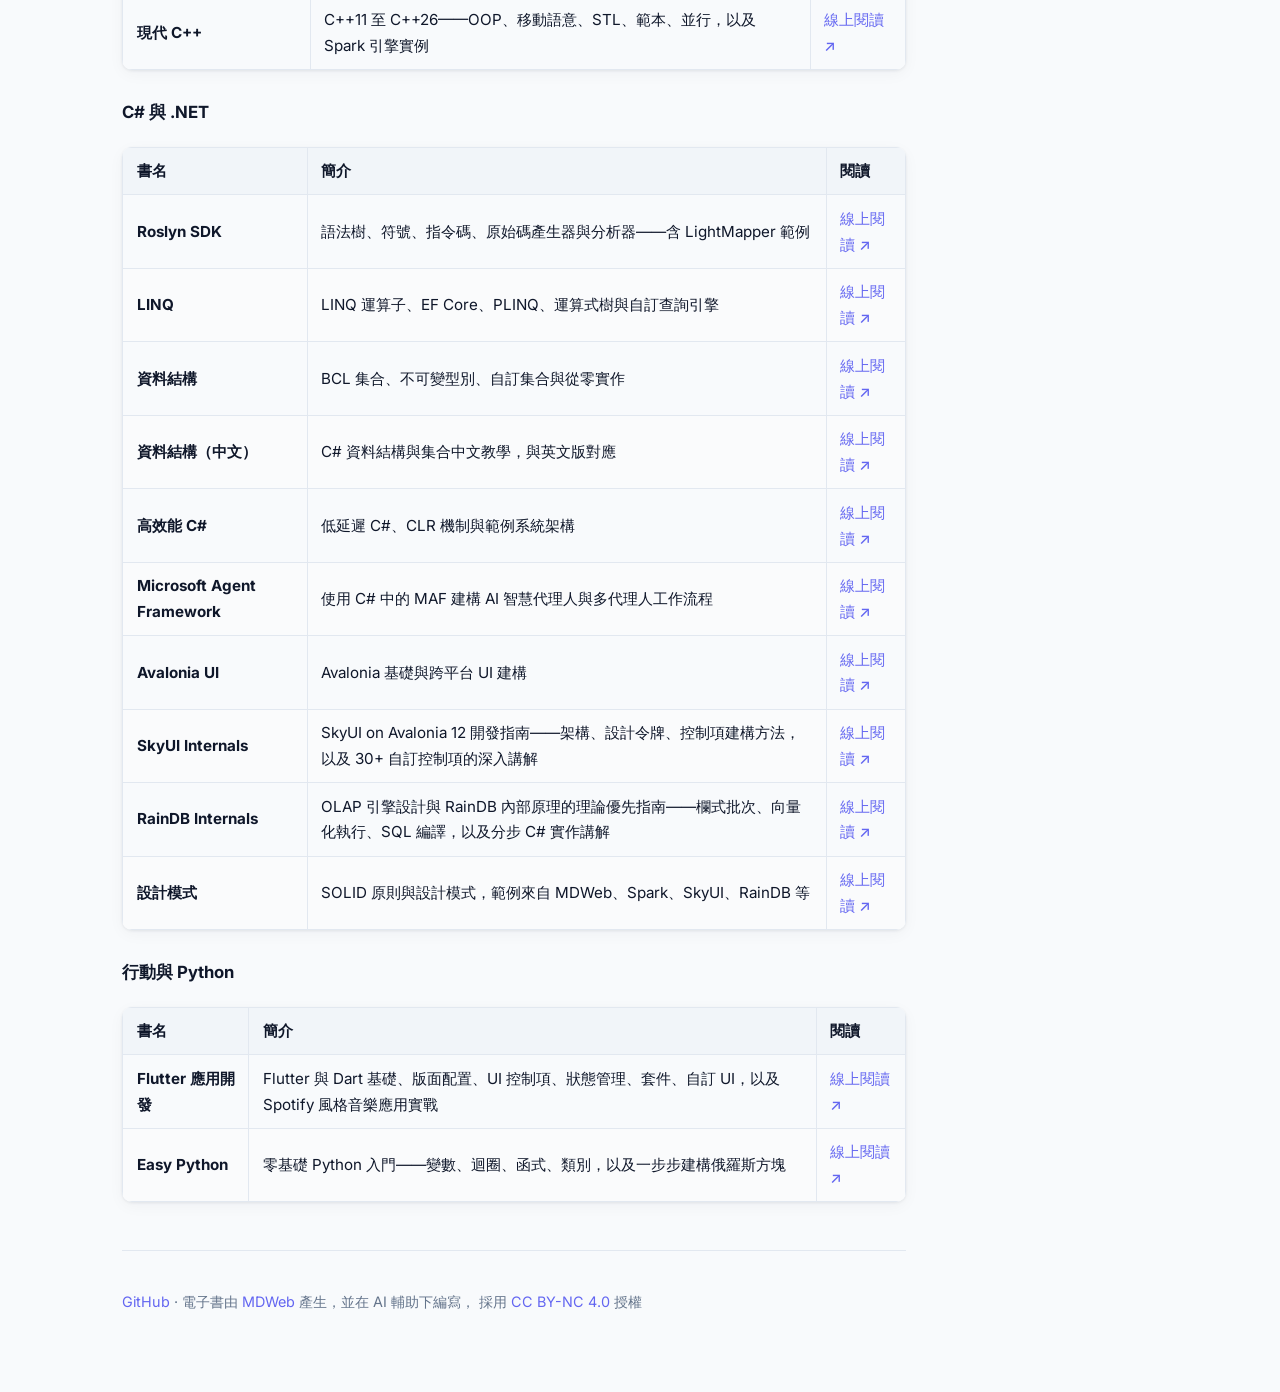
==== commit bbcbd393: "remove LightBooksAgent introduction" ====
--- a/zh-hant/index.html
+++ b/zh-hant/index.html
@@ -252,23 +252,6 @@
             </article>
 
             <article class="project-card">
-              <h3><a href="https://hoihky.github.io/LightBooksAgent/" target="_blank" rel="noopener">LightBooksAgent</a></h3>
-              <div class="project-meta">
-                <span class="tag">.NET AI</span>
-                <span class="tag">Blazor</span>
-              </div>
-              <p>
-                本地優先的多智慧代理人技術文章發布平台——面向程式設計與遊戲開發主題，
-                基於 Microsoft Agent Framework、Blazor Server UI、人機協同審核，
-                以及 llama.cpp 實現完全本地 LLM 推理。
-              </p>
-              <p class="card-links">
-                <a href="https://hoihky.github.io/LightBooksAgent/" target="_blank" rel="noopener">網站 ↗</a>
-                · <a href="https://github.com/hoihky/LightBooksAgent" target="_blank" rel="noopener">程式碼儲存庫 ↗</a>
-              </p>
-            </article>
-
-            <article class="project-card">
               <h3><a href="https://github.com/hoihky/RainDB" target="_blank" rel="noopener">RainDB</a></h3>
               <div class="project-meta">
                 <span class="tag">C#</span>
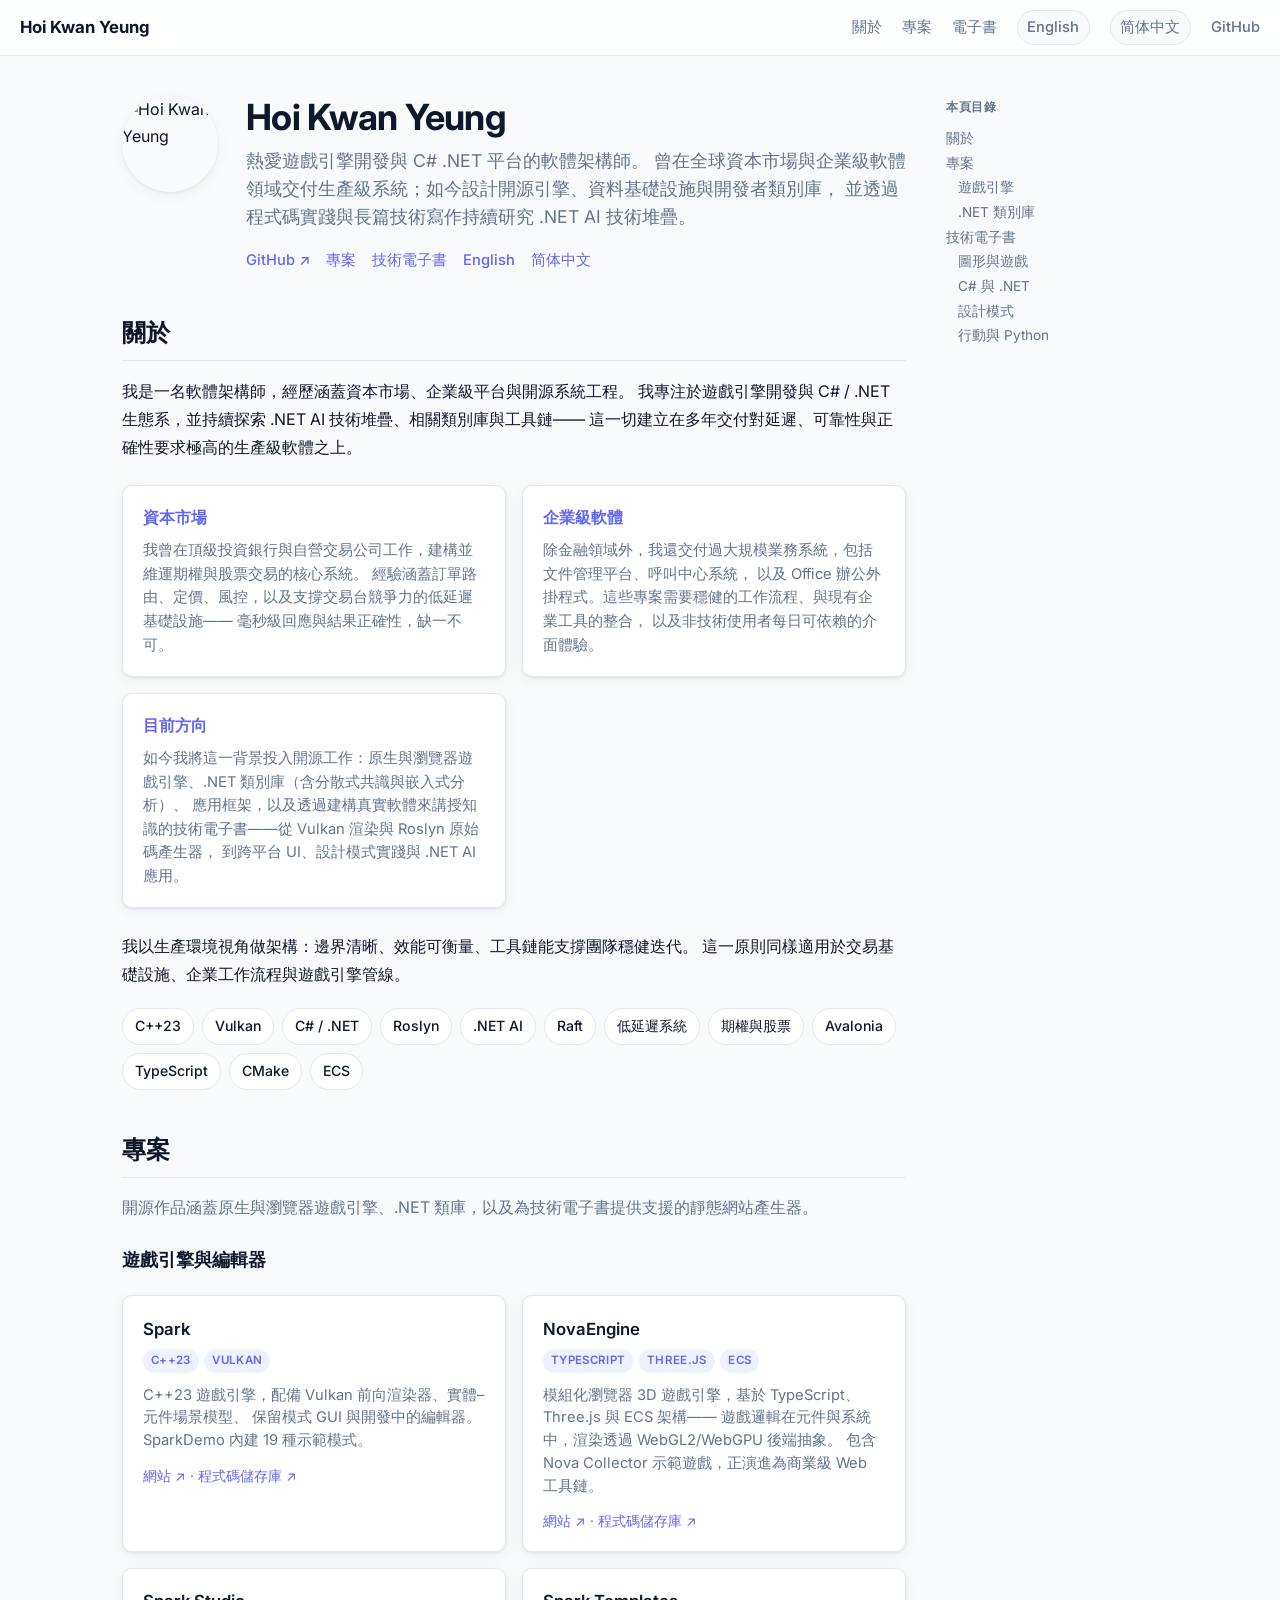
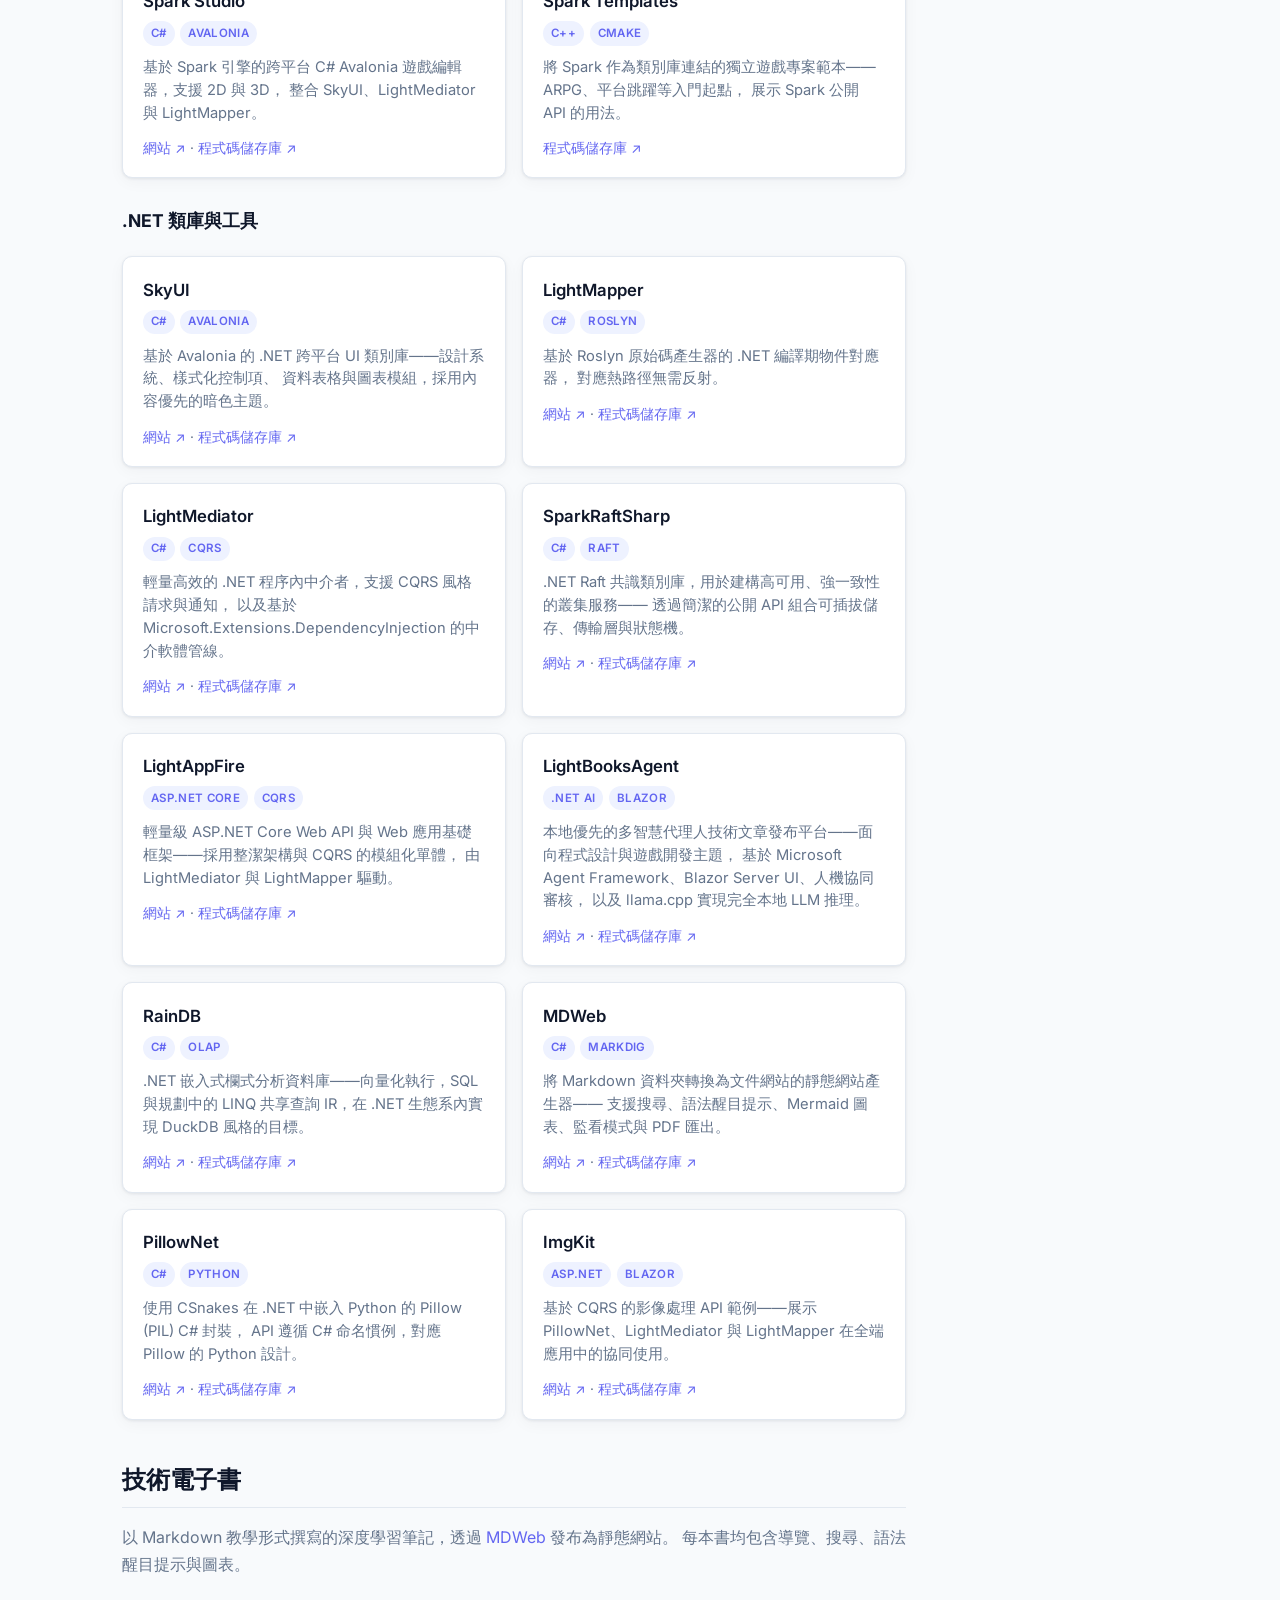
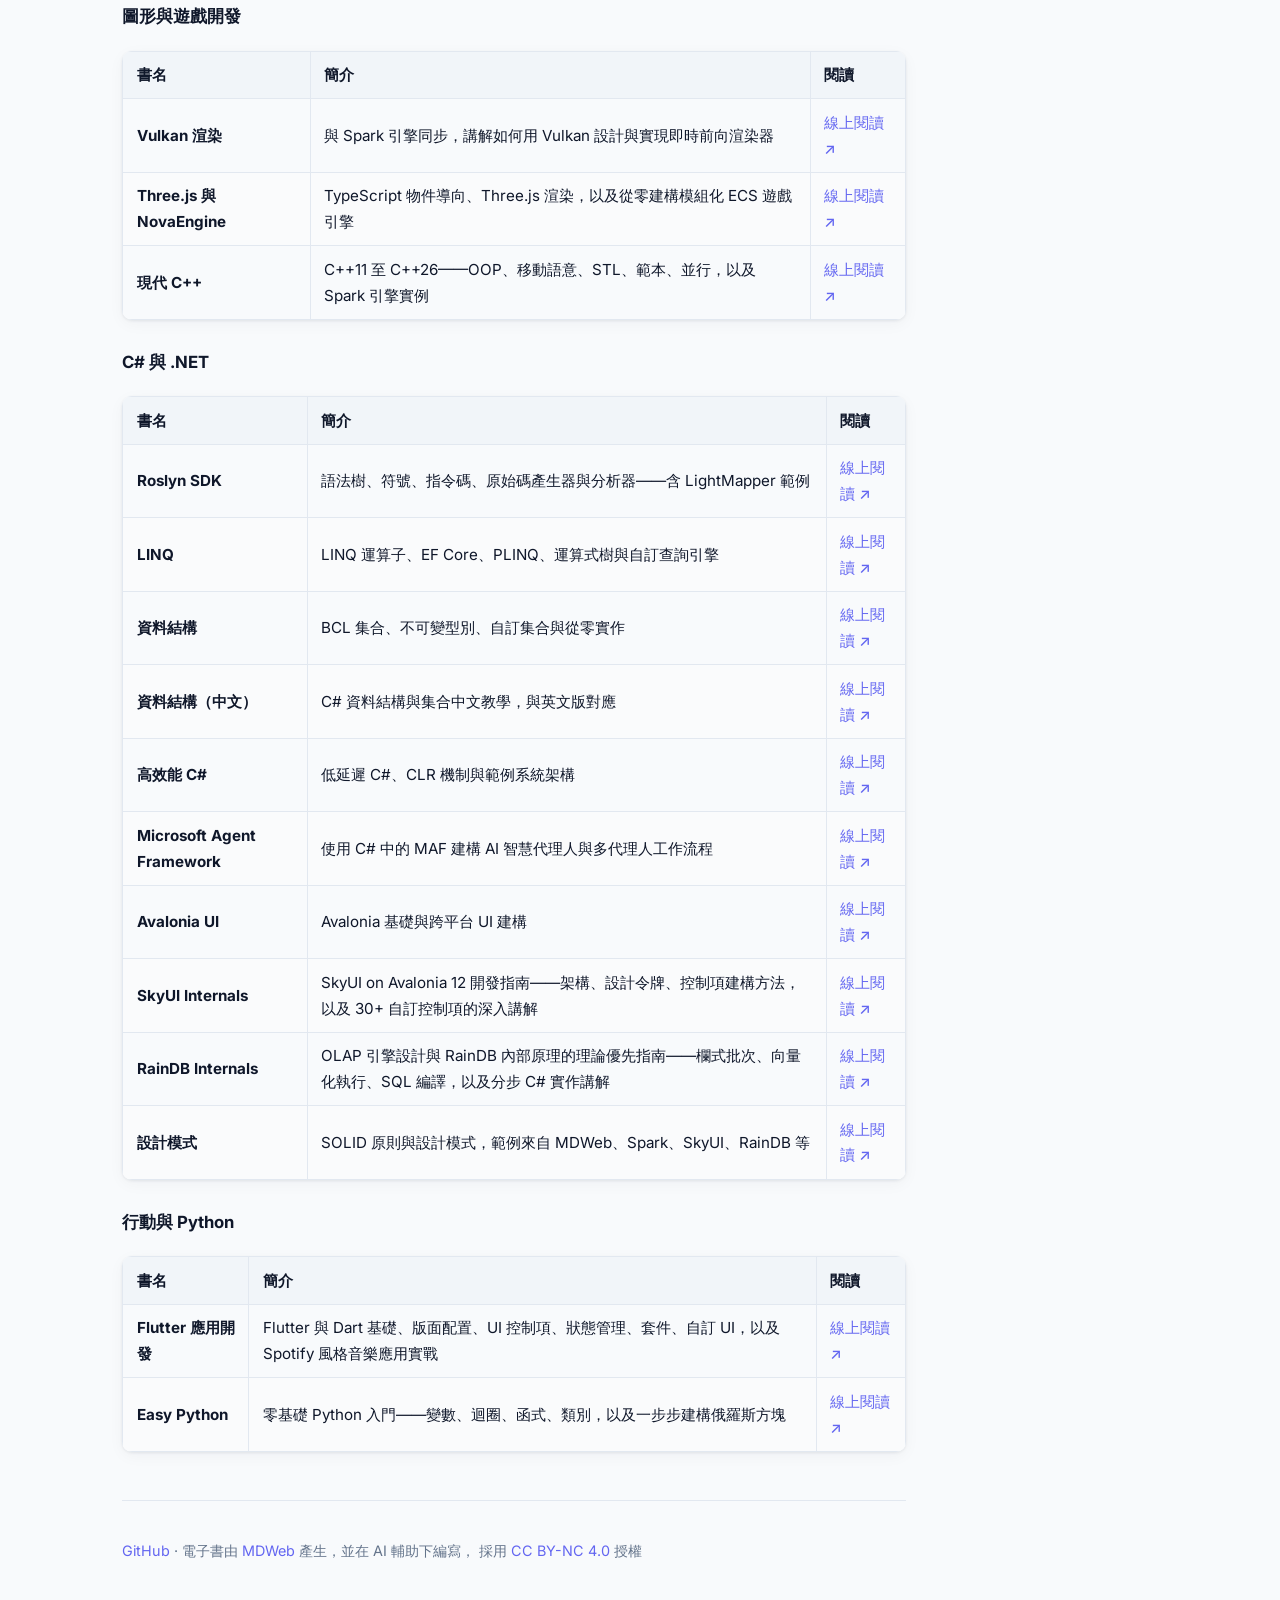
==== commit 23431104: "update descriptions" ====
--- a/zh-hant/index.html
+++ b/zh-hant/index.html
@@ -4,7 +4,7 @@
   <meta charset="utf-8">
   <meta name="viewport" content="width=device-width, initial-scale=1">
   <title>Hoi Kwan Yeung — 軟體架構師</title>
-  <meta name="description" content="擁有資本市場、企業級系統與遊戲引擎開發經驗的軟體架構師，正在學習與研究 .NET AI 技術堆疊。開源專案包括 Spark、RainDB、SkyUI、MDWeb 及多本技術電子書。">
+  <meta name="description" content="Hoi Kwan Yeung — 專注遊戲引擎與 C# / .NET 的軟體架構師，擁有資本市場與企業級系統背景；開源專案包括 Spark、RainDB、SkyUI、MDWeb 及多本技術電子書。">
   <link rel="preconnect" href="https://fonts.googleapis.com">
   <link rel="preconnect" href="https://fonts.gstatic.com" crossorigin>
   <link href="https://fonts.googleapis.com/css2?family=Inter:wght@400;500;600;700&family=JetBrains+Mono:wght@400;500&display=swap" rel="stylesheet">
@@ -40,10 +40,9 @@
           <div class="hero-text">
             <h1>Hoi Kwan Yeung</h1>
             <p class="hero-tagline">
-              熱愛遊戲引擎開發與 C# .NET 的軟體架構師。
-              我也正在學習與研究 .NET AI 技術堆疊、相關類別庫與生態系。
-              我建構引擎、類庫與深度技術電子書——從 Vulkan 渲染與現代 C++，
-              到 Roslyn 原始碼產生器與跨平台 UI。
+              熱愛遊戲引擎開發與 C# .NET 平台的軟體架構師。
+              曾在全球資本市場與企業級軟體領域交付生產級系統；如今設計開源引擎、資料基礎設施與開發者類別庫，
+              並透過程式碼實踐與長篇技術寫作持續研究 .NET AI 技術堆疊。
             </p>
             <div class="hero-links">
               <a href="https://github.com/hoihky" target="_blank" rel="noopener">GitHub ↗</a>
@@ -58,10 +57,9 @@
         <section id="about">
           <h2 class="section-title">關於</h2>
           <p class="about-body">
-            我是一名軟體架構師，職業生涯橫跨資本市場、企業級平台與開源系統程式設計。
-            如今我尤其專注於遊戲引擎開發與 C# / .NET 生態系，並正在積極學習與研究
-            .NET AI 技術堆疊、相關類別庫與生態系——而這些工作建立在多年交付生產級軟體的基礎之上：
-            在那些系統裡，延遲、可靠性與正確性在每個交易日都至關重要。
+            我是一名軟體架構師，經歷涵蓋資本市場、企業級平台與開源系統工程。
+            我專注於遊戲引擎開發與 C# / .NET 生態系，並持續探索 .NET AI 技術堆疊、相關類別庫與工具鏈——
+            這一切建立在多年交付對延遲、可靠性與正確性要求極高的生產級軟體之上。
           </p>
 
           <div class="career-grid">
@@ -86,16 +84,16 @@
             <article class="career-card">
               <h3>目前方向</h3>
               <p>
-                如今我將系統程式設計背景投入開源工作：C++ 遊戲引擎、.NET 類別庫、嵌入式 OLAP 資料庫，
-                以及透過建構真實軟體來講授知識的技術電子書——從 Vulkan 渲染與 Roslyn 原始碼產生器，
-                到跨平台 UI、生產程式碼庫中的設計模式實踐，以及 .NET AI 技術全景。
+                如今我將這一背景投入開源工作：原生與瀏覽器遊戲引擎、.NET 類別庫（含分散式共識與嵌入式分析）、
+                應用框架，以及透過建構真實軟體來講授知識的技術電子書——從 Vulkan 渲染與 Roslyn 原始碼產生器，
+                到跨平台 UI、設計模式實踐與 .NET AI 應用。
               </p>
             </article>
           </div>
 
           <p class="about-body">
-            無論在哪個領域，我都傾向於解決效能、工具鏈與開發者體驗交會的問題——
-            無論是交易技術棧、企業工作流程，還是遊戲引擎管線。
+            我以生產環境視角做架構：邊界清晰、效能可衡量、工具鏈能支撐團隊穩健迭代。
+            這一原則同樣適用於交易基礎設施、企業工作流程與遊戲引擎管線。
           </p>
 
           <ul class="skill-list" aria-label="技術棧">
@@ -104,6 +102,7 @@
             <li>C# / .NET</li>
             <li>Roslyn</li>
             <li>.NET AI</li>
+            <li>Raft</li>
             <li>低延遲系統</li>
             <li>期權與股票</li>
             <li>Avalonia</li>
@@ -236,6 +235,22 @@
             </article>
 
             <article class="project-card">
+              <h3><a href="https://hoihky.github.io/SparkRaftSharp/" target="_blank" rel="noopener">SparkRaftSharp</a></h3>
+              <div class="project-meta">
+                <span class="tag">C#</span>
+                <span class="tag">Raft</span>
+              </div>
+              <p>
+                .NET Raft 共識類別庫，用於建構高可用、強一致性的叢集服務——
+                透過簡潔的公開 API 組合可插拔儲存、傳輸層與狀態機。
+              </p>
+              <p class="card-links">
+                <a href="https://hoihky.github.io/SparkRaftSharp/" target="_blank" rel="noopener">網站 ↗</a>
+                · <a href="https://github.com/hoihky/SparkRaftSharp" target="_blank" rel="noopener">程式碼儲存庫 ↗</a>
+              </p>
+            </article>
+
+            <article class="project-card">
               <h3><a href="https://hoihky.github.io/LightAppFire/" target="_blank" rel="noopener">LightAppFire</a></h3>
               <div class="project-meta">
                 <span class="tag">ASP.NET Core</span>
@@ -248,6 +263,23 @@
               <p class="card-links">
                 <a href="https://hoihky.github.io/LightAppFire/" target="_blank" rel="noopener">網站 ↗</a>
                 · <a href="https://github.com/hoihky/LightAppFire" target="_blank" rel="noopener">程式碼儲存庫 ↗</a>
+              </p>
+            </article>
+
+            <article class="project-card">
+              <h3><a href="https://hoihky.github.io/LightBooksAgent/" target="_blank" rel="noopener">LightBooksAgent</a></h3>
+              <div class="project-meta">
+                <span class="tag">.NET AI</span>
+                <span class="tag">Blazor</span>
+              </div>
+              <p>
+                本地優先的多智慧代理人技術文章發布平台——面向程式設計與遊戲開發主題，
+                基於 Microsoft Agent Framework、Blazor Server UI、人機協同審核，
+                以及 llama.cpp 實現完全本地 LLM 推理。
+              </p>
+              <p class="card-links">
+                <a href="https://hoihky.github.io/LightBooksAgent/" target="_blank" rel="noopener">網站 ↗</a>
+                · <a href="https://github.com/hoihky/LightBooksAgent" target="_blank" rel="noopener">程式碼儲存庫 ↗</a>
               </p>
             </article>
 
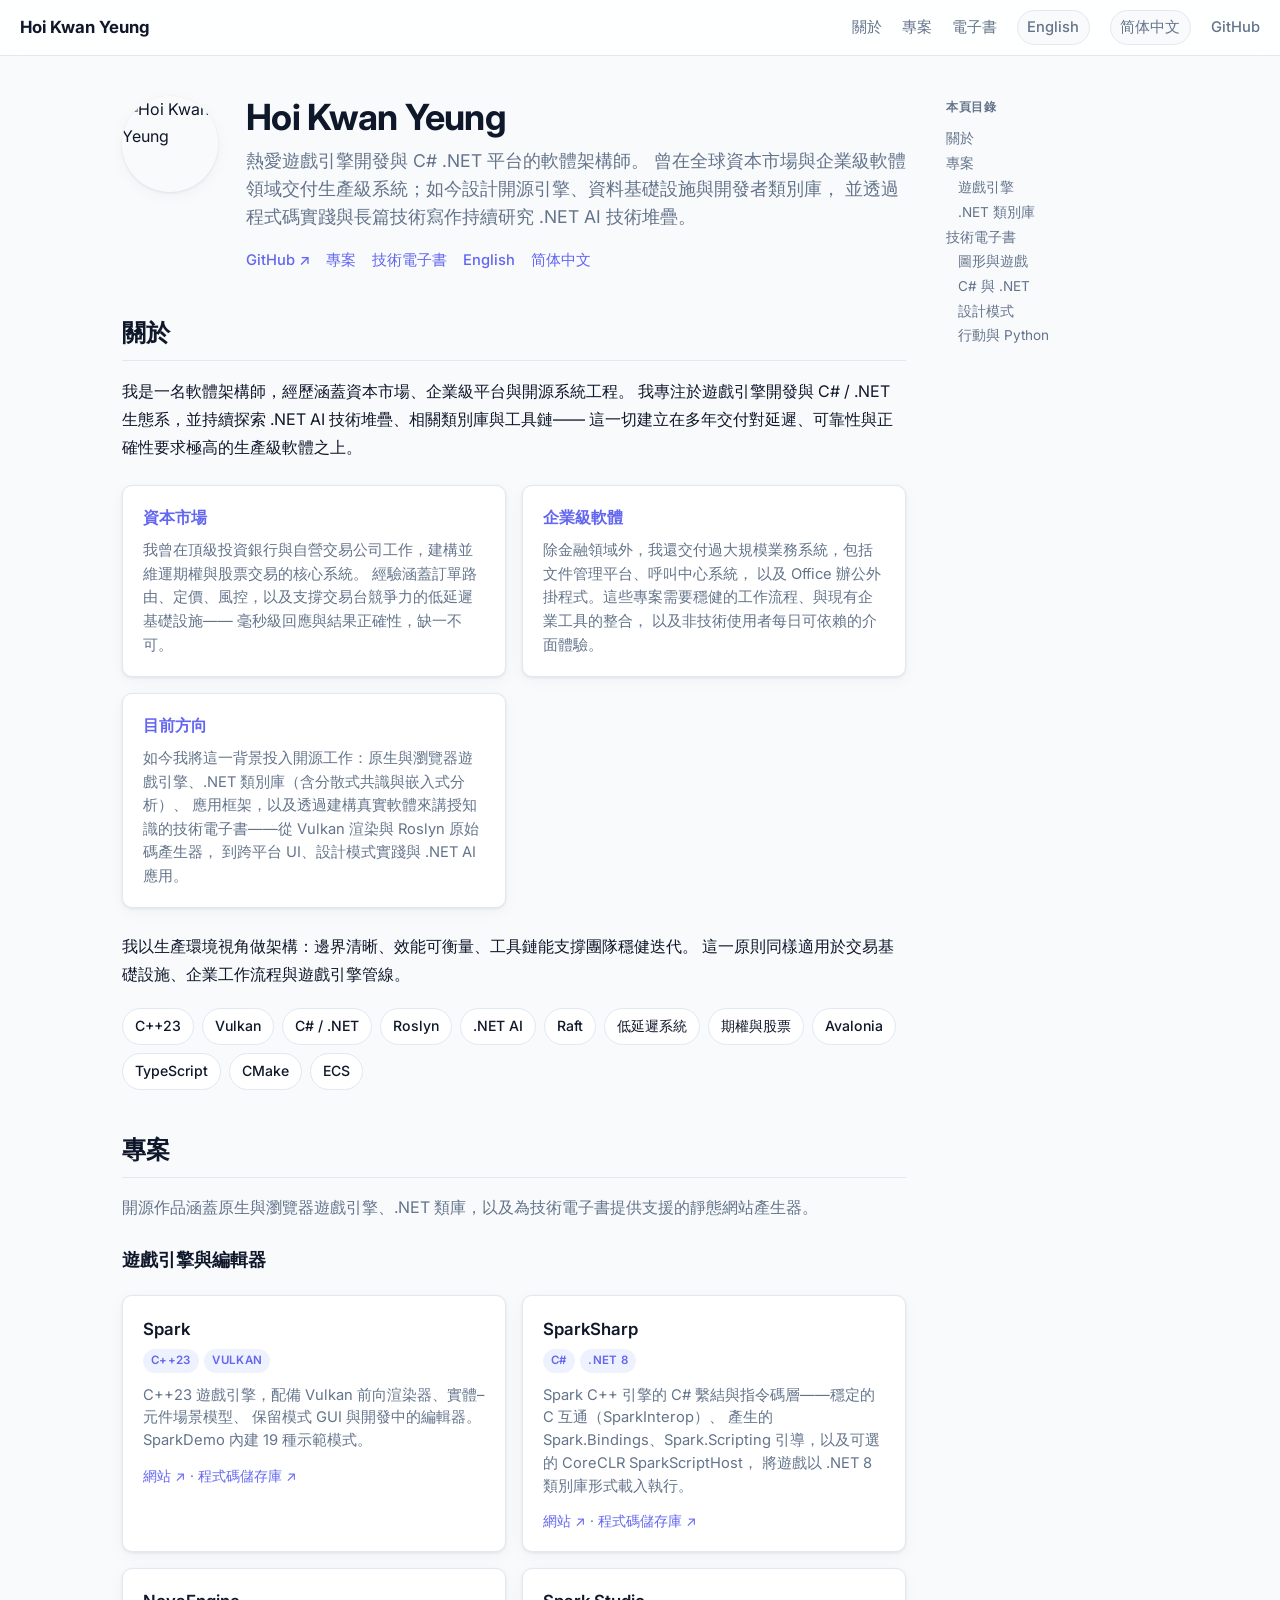
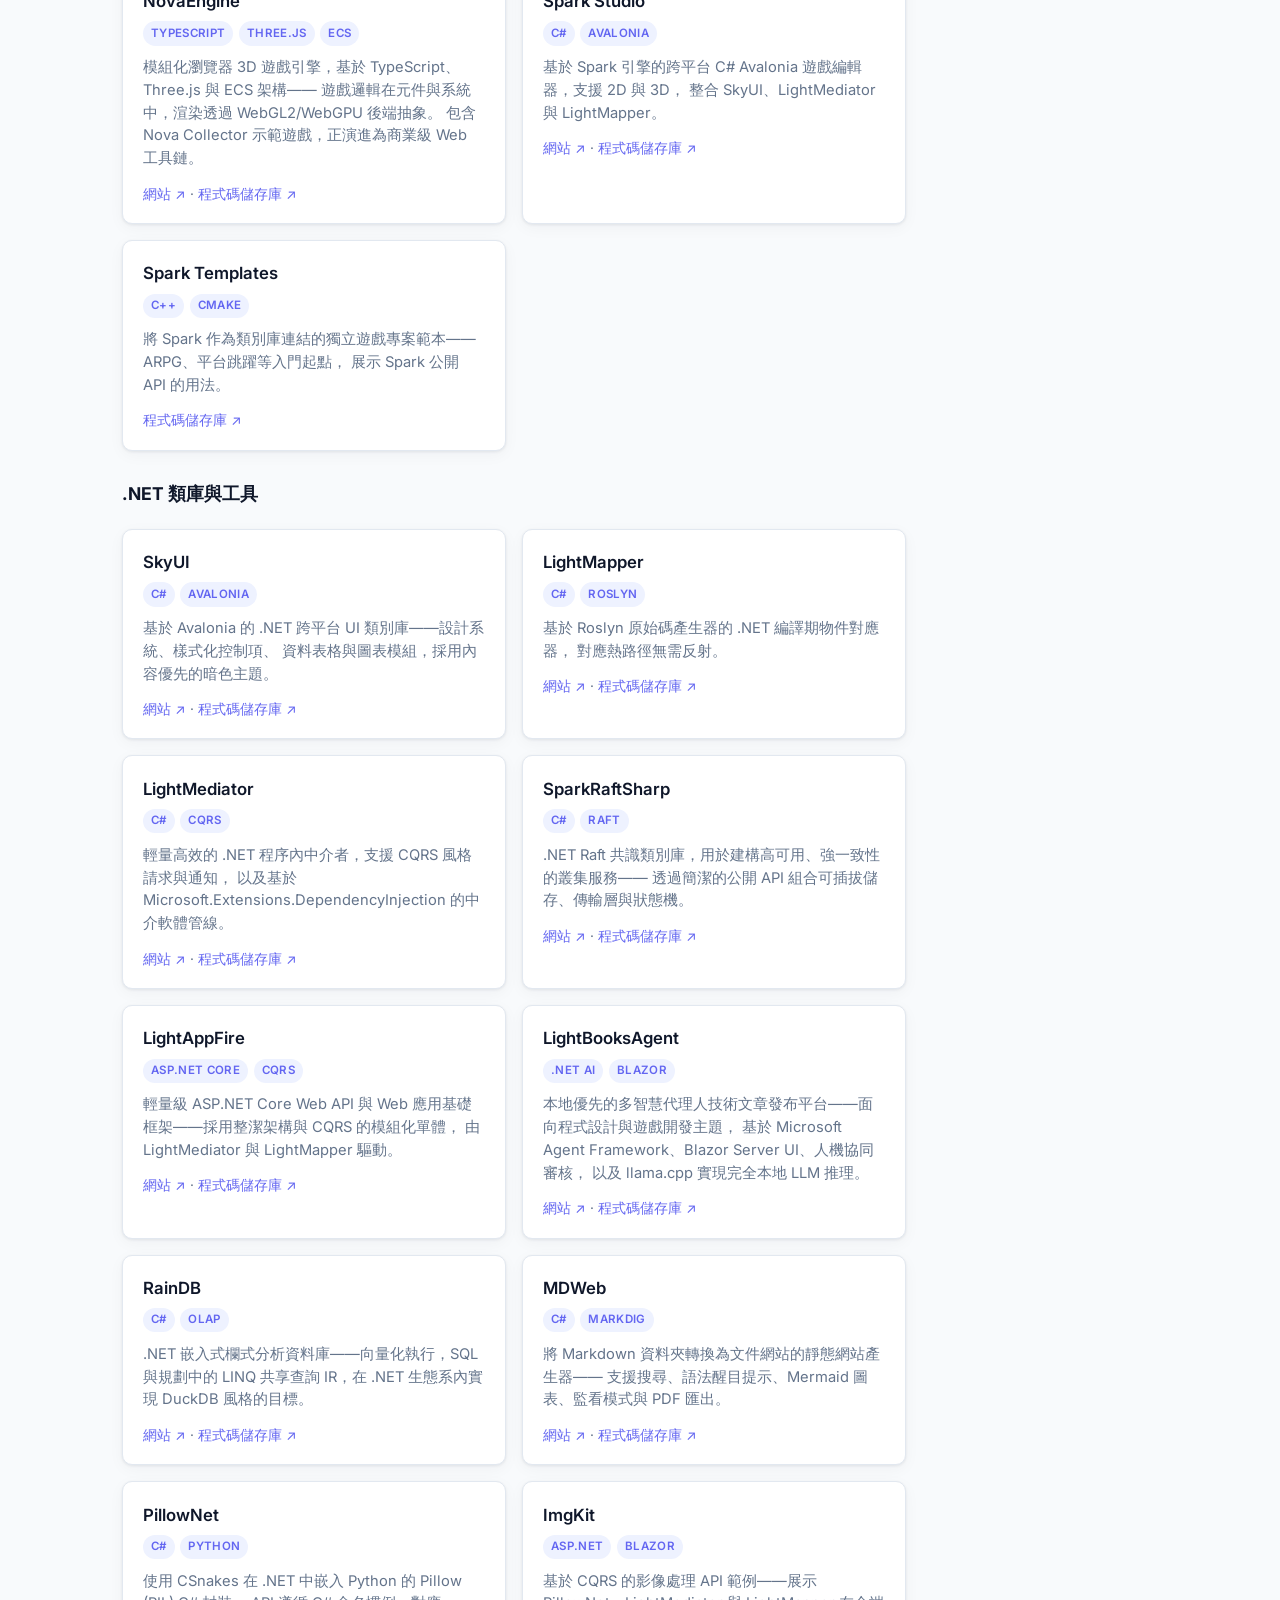
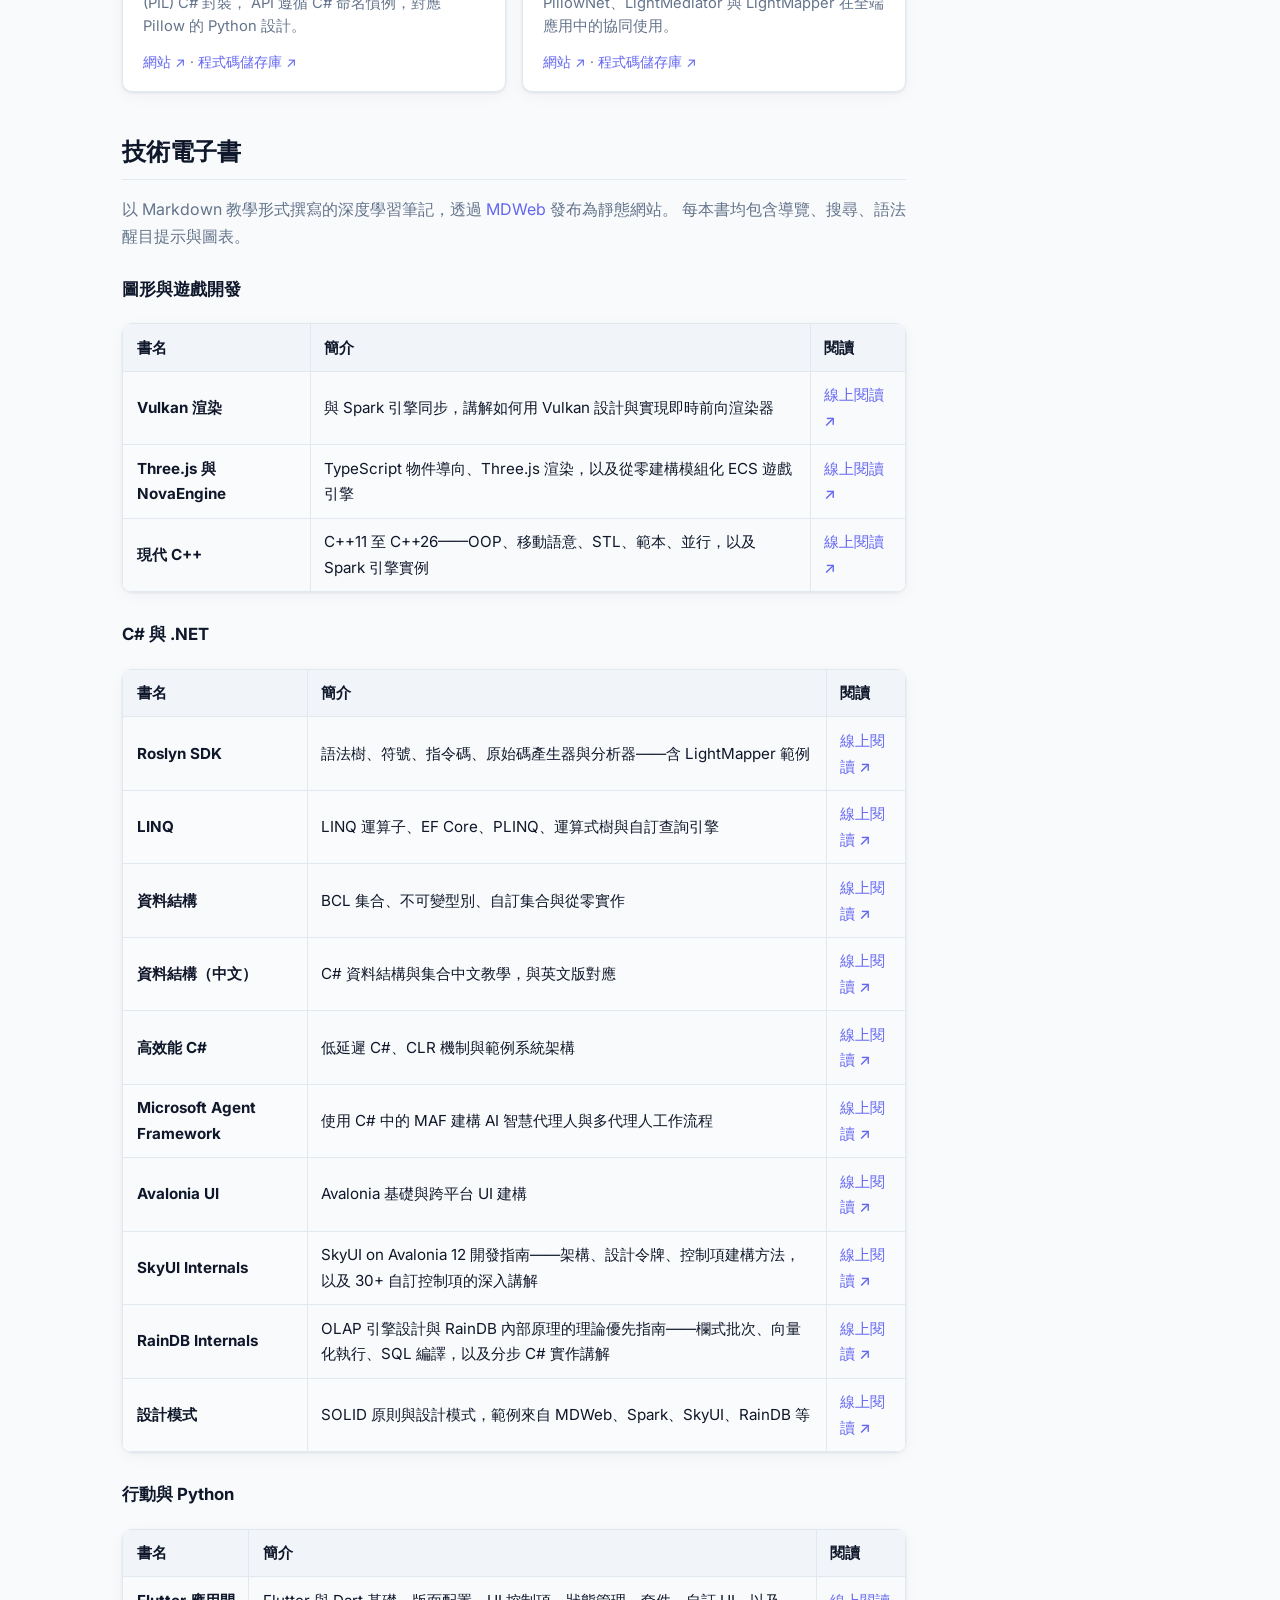
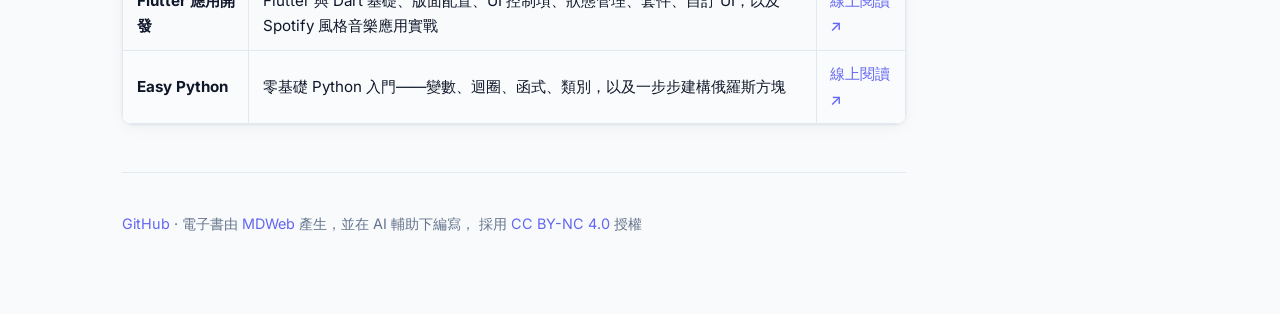
==== commit 197c98f9: "add spark-sharp description" ====
--- a/zh-hant/index.html
+++ b/zh-hant/index.html
@@ -137,6 +137,23 @@
             </article>
 
             <article class="project-card">
+              <h3><a href="https://hoihky.github.io/spark-sharp/" target="_blank" rel="noopener">SparkSharp</a></h3>
+              <div class="project-meta">
+                <span class="tag">C#</span>
+                <span class="tag">.NET 8</span>
+              </div>
+              <p>
+                Spark C++ 引擎的 C# 繫結與指令碼層——穩定的 C 互通（SparkInterop）、
+                產生的 Spark.Bindings、Spark.Scripting 引導，以及可選的 CoreCLR SparkScriptHost，
+                將遊戲以 .NET 8 類別庫形式載入執行。
+              </p>
+              <p class="card-links">
+                <a href="https://hoihky.github.io/spark-sharp/" target="_blank" rel="noopener">網站 ↗</a>
+                · <a href="https://github.com/hoihky/spark-sharp" target="_blank" rel="noopener">程式碼儲存庫 ↗</a>
+              </p>
+            </article>
+
+            <article class="project-card">
               <h3><a href="https://hoihky.github.io/NovaEngine/" target="_blank" rel="noopener">NovaEngine</a></h3>
               <div class="project-meta">
                 <span class="tag">TypeScript</span>
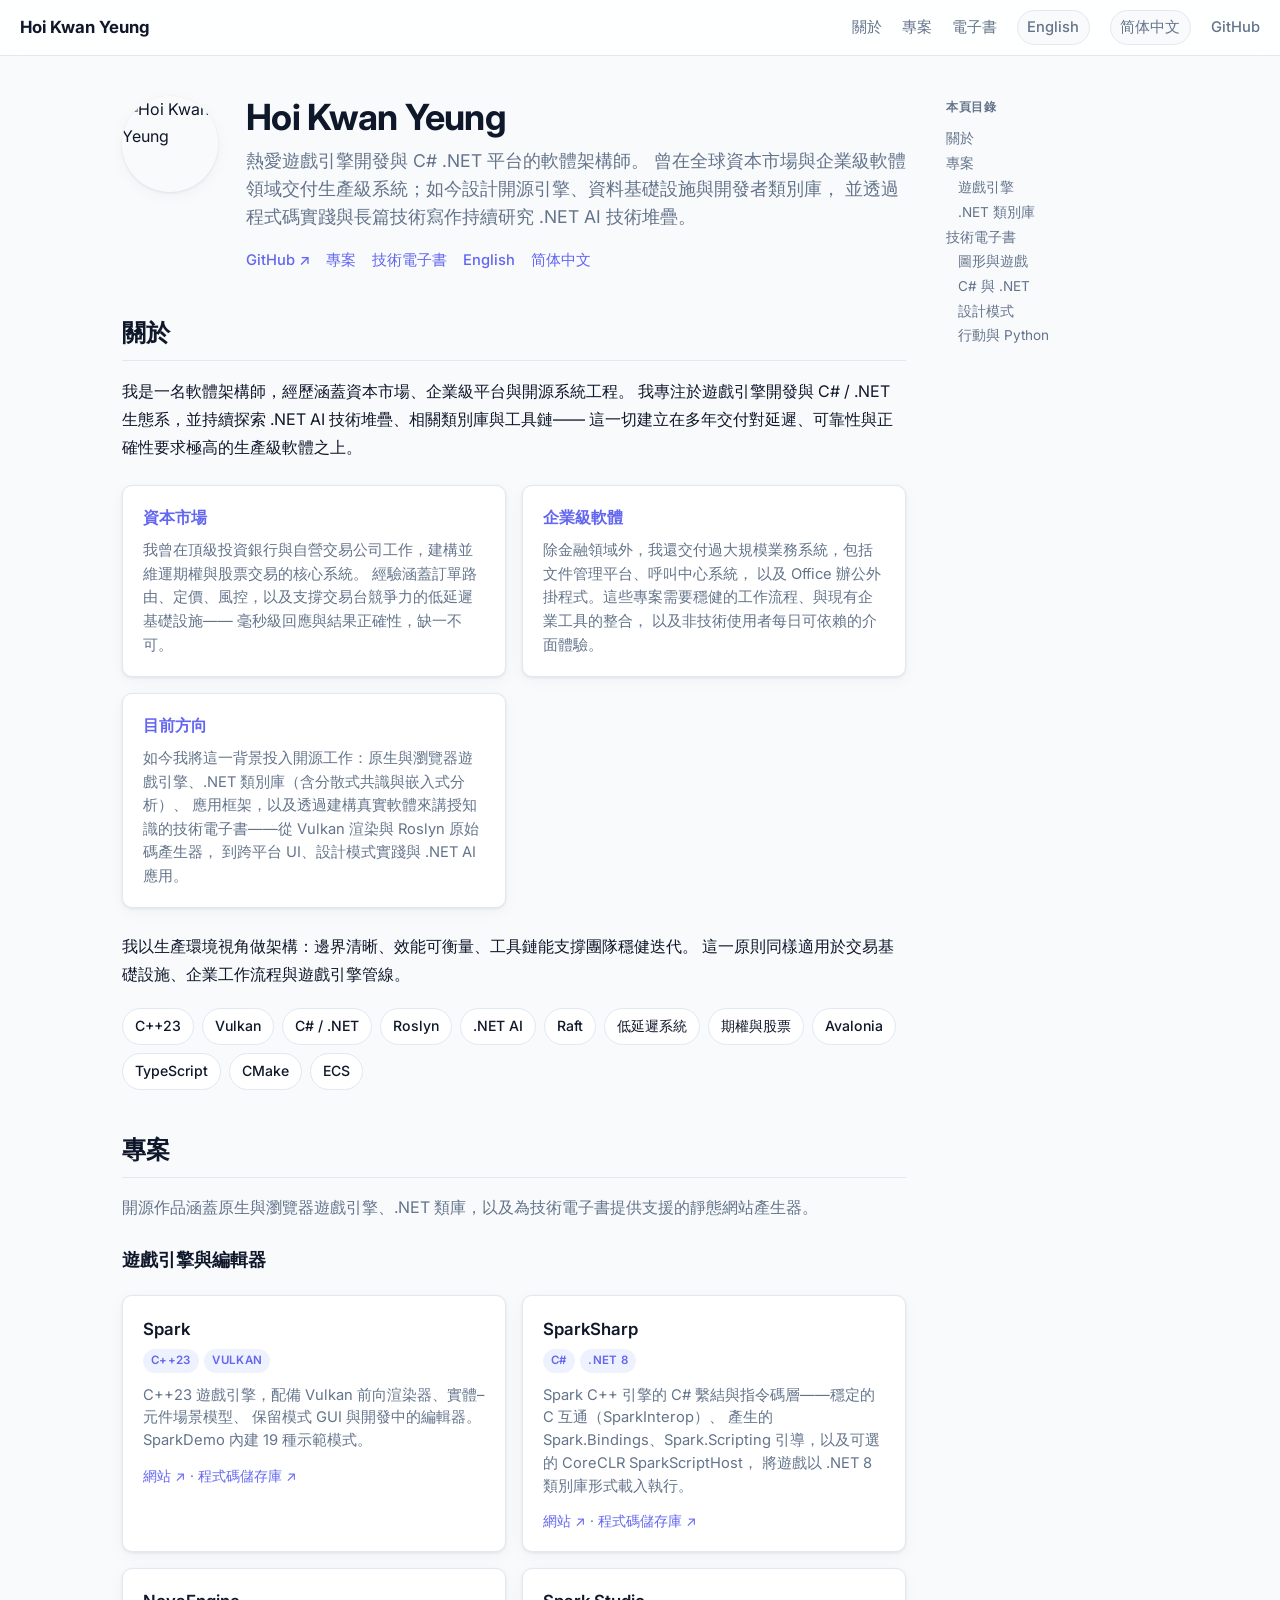
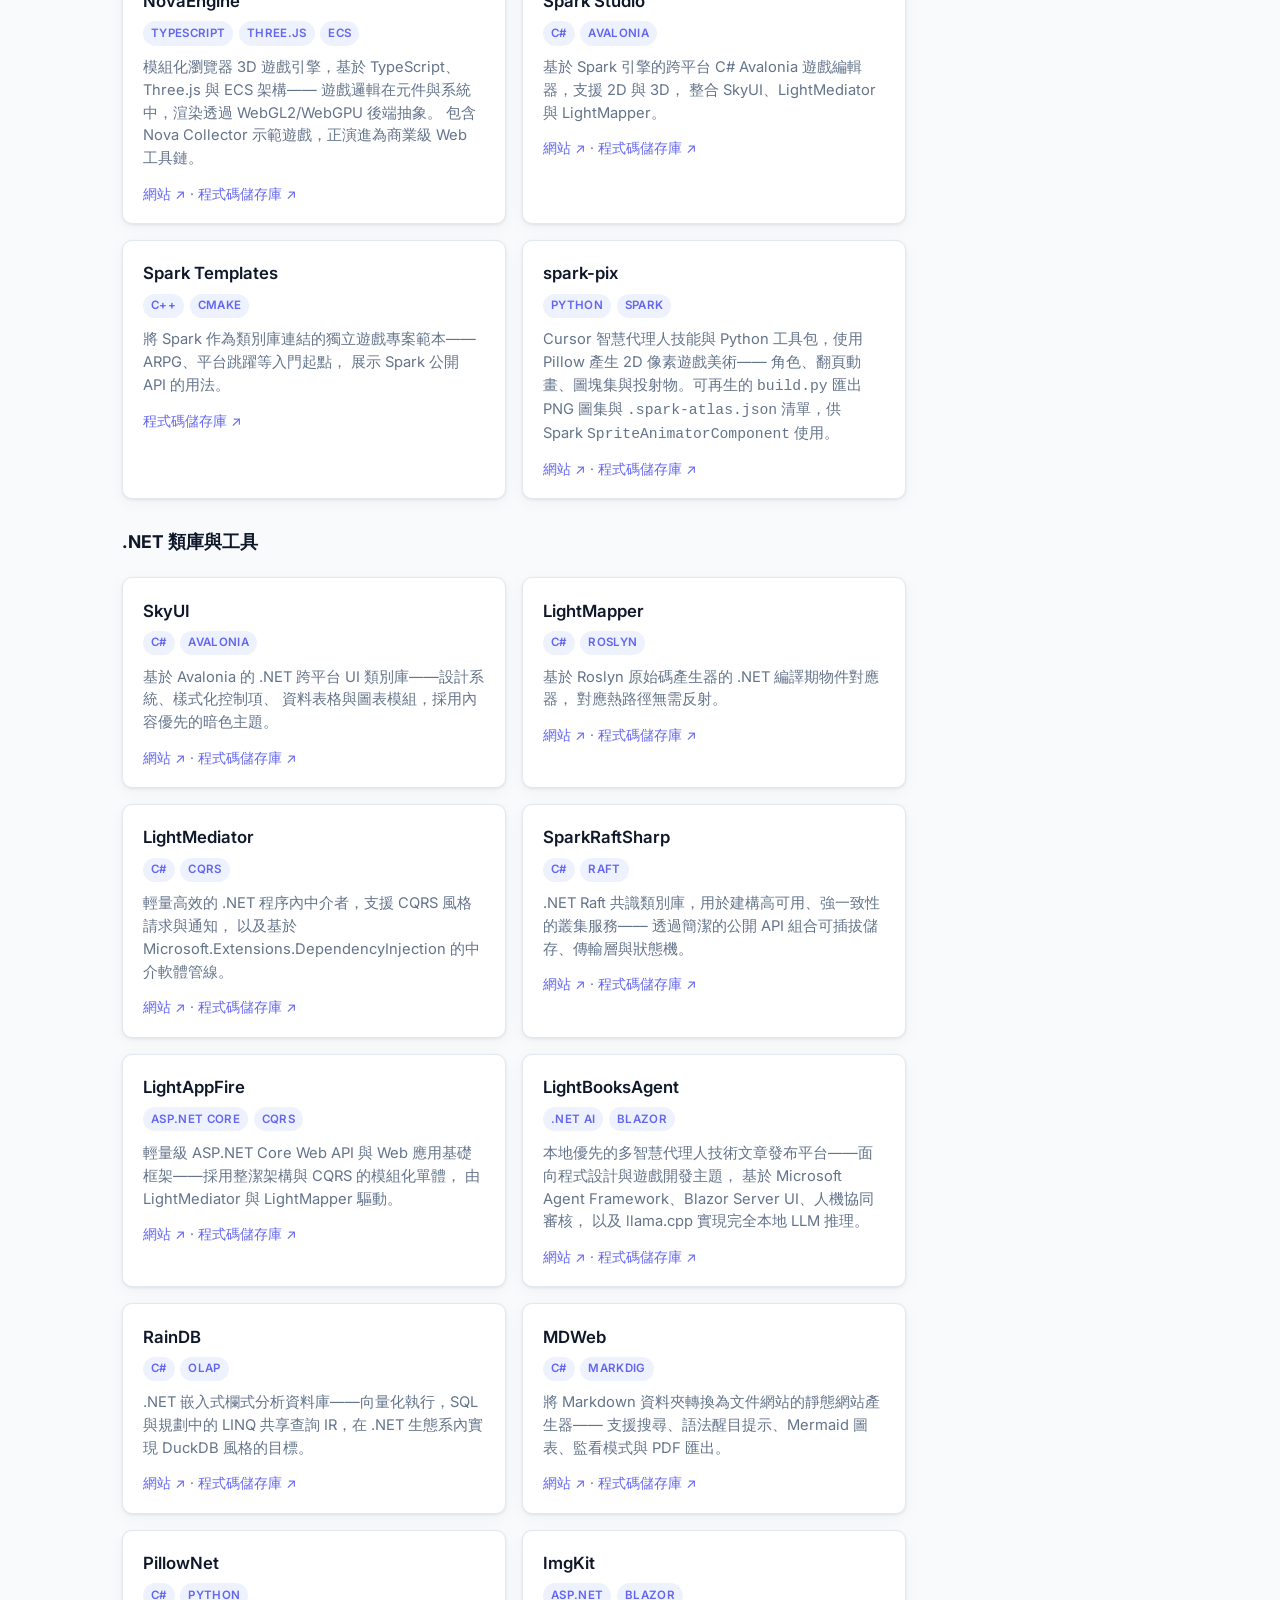
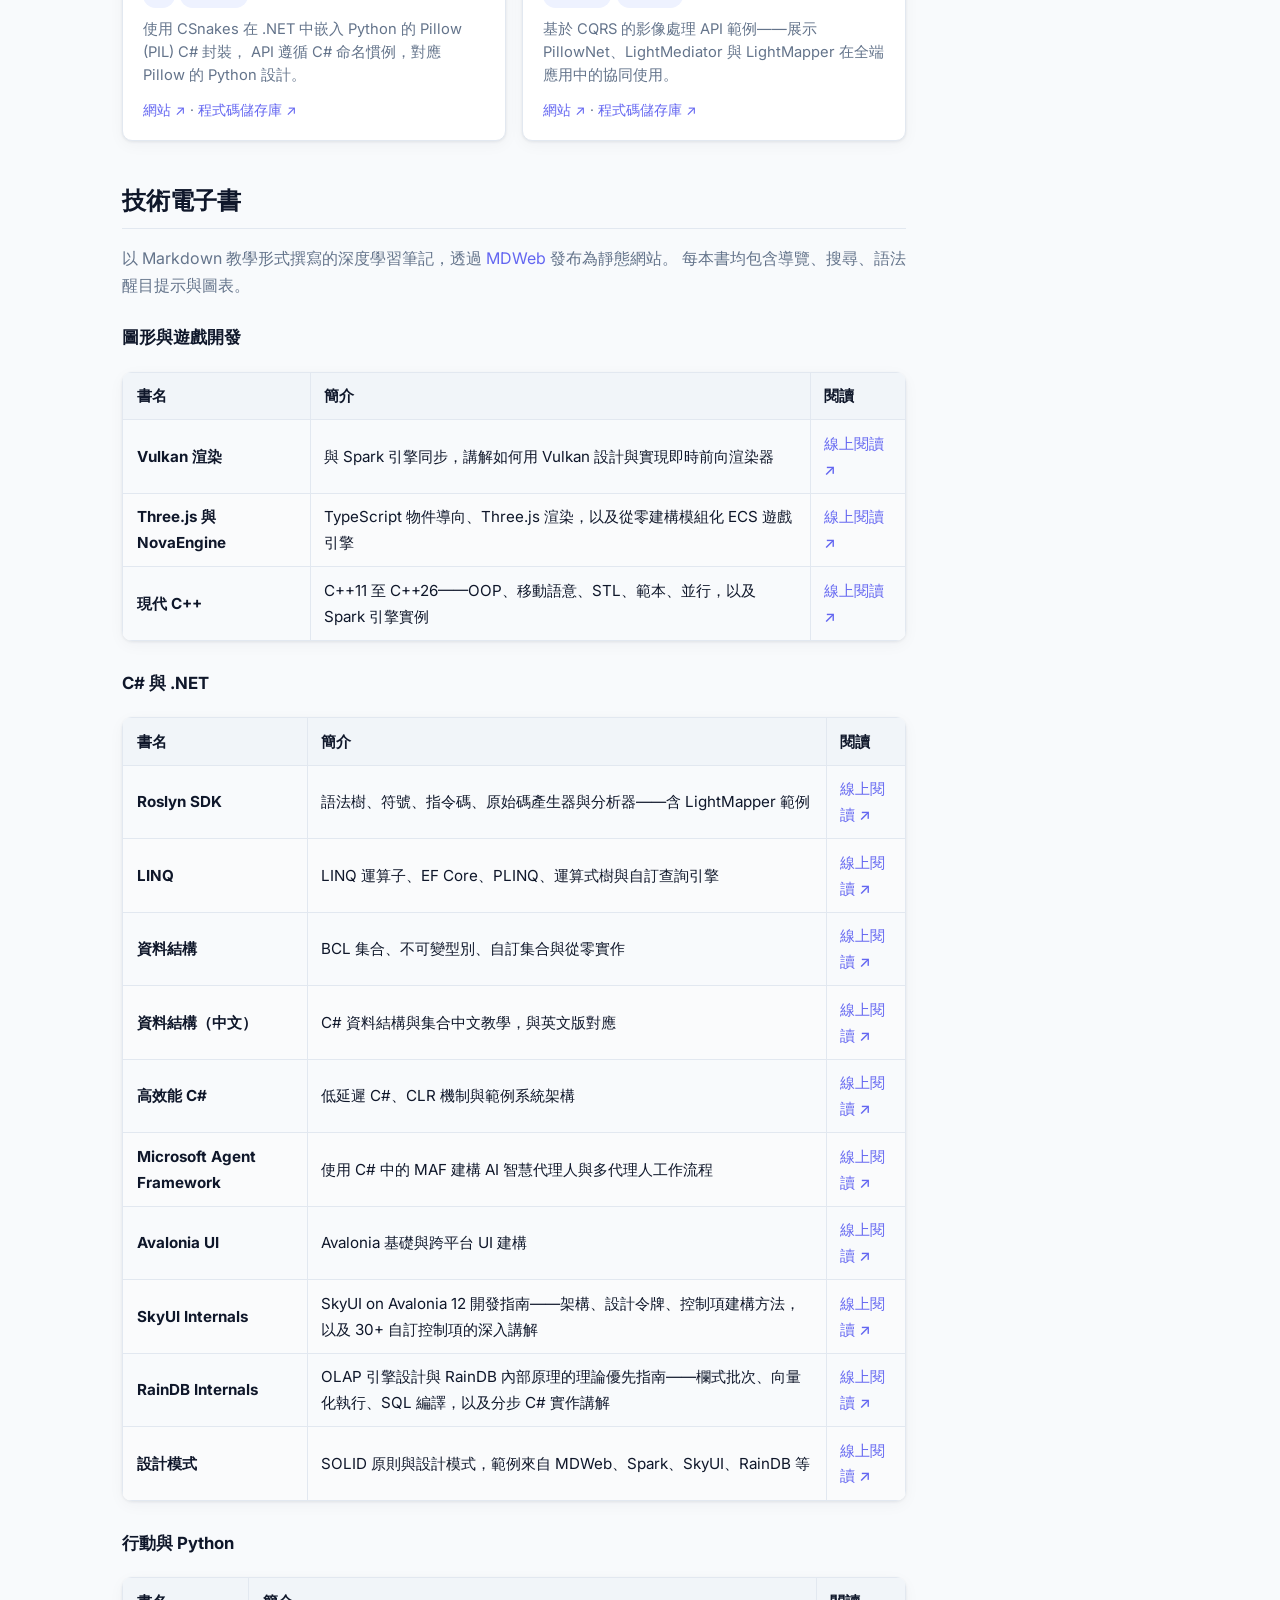
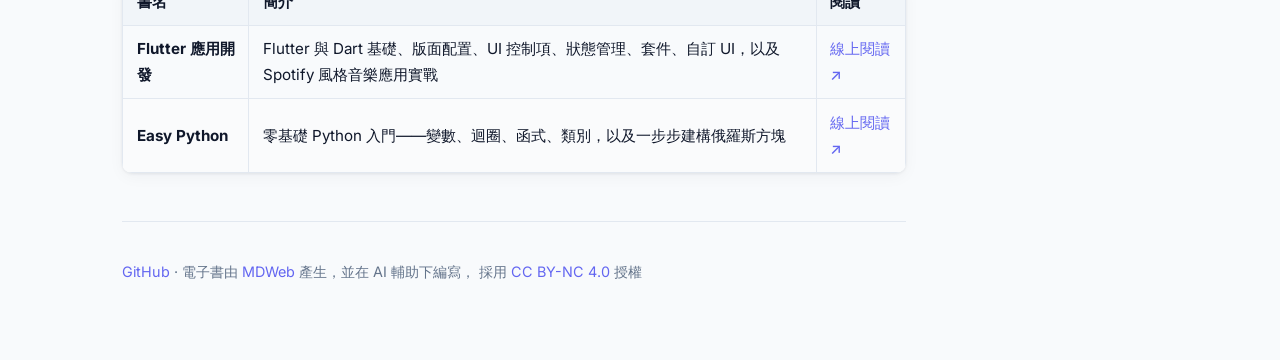
==== commit a57420e1: "add spark-pix introduction" ====
--- a/zh-hant/index.html
+++ b/zh-hant/index.html
@@ -199,6 +199,23 @@
               </p>
               <p class="card-links"><a href="https://github.com/hoihky/spark-template" target="_blank" rel="noopener">程式碼儲存庫 ↗</a></p>
             </article>
+
+            <article class="project-card">
+              <h3><a href="https://hoihky.github.io/spark-pix/" target="_blank" rel="noopener">spark-pix</a></h3>
+              <div class="project-meta">
+                <span class="tag">Python</span>
+                <span class="tag">Spark</span>
+              </div>
+              <p>
+                Cursor 智慧代理人技能與 Python 工具包，使用 Pillow 產生 2D 像素遊戲美術——
+                角色、翻頁動畫、圖塊集與投射物。可再生的 <code>build.py</code> 匯出 PNG 圖集與
+                <code>.spark-atlas.json</code> 清單，供 Spark <code>SpriteAnimatorComponent</code> 使用。
+              </p>
+              <p class="card-links">
+                <a href="https://hoihky.github.io/spark-pix/" target="_blank" rel="noopener">網站 ↗</a>
+                · <a href="https://github.com/hoihky/spark-pix" target="_blank" rel="noopener">程式碼儲存庫 ↗</a>
+              </p>
+            </article>
           </div>
 
           <h3 class="doc-body" style="margin-top:1.75rem;font-size:1.1rem;">.NET 類庫與工具</h3>
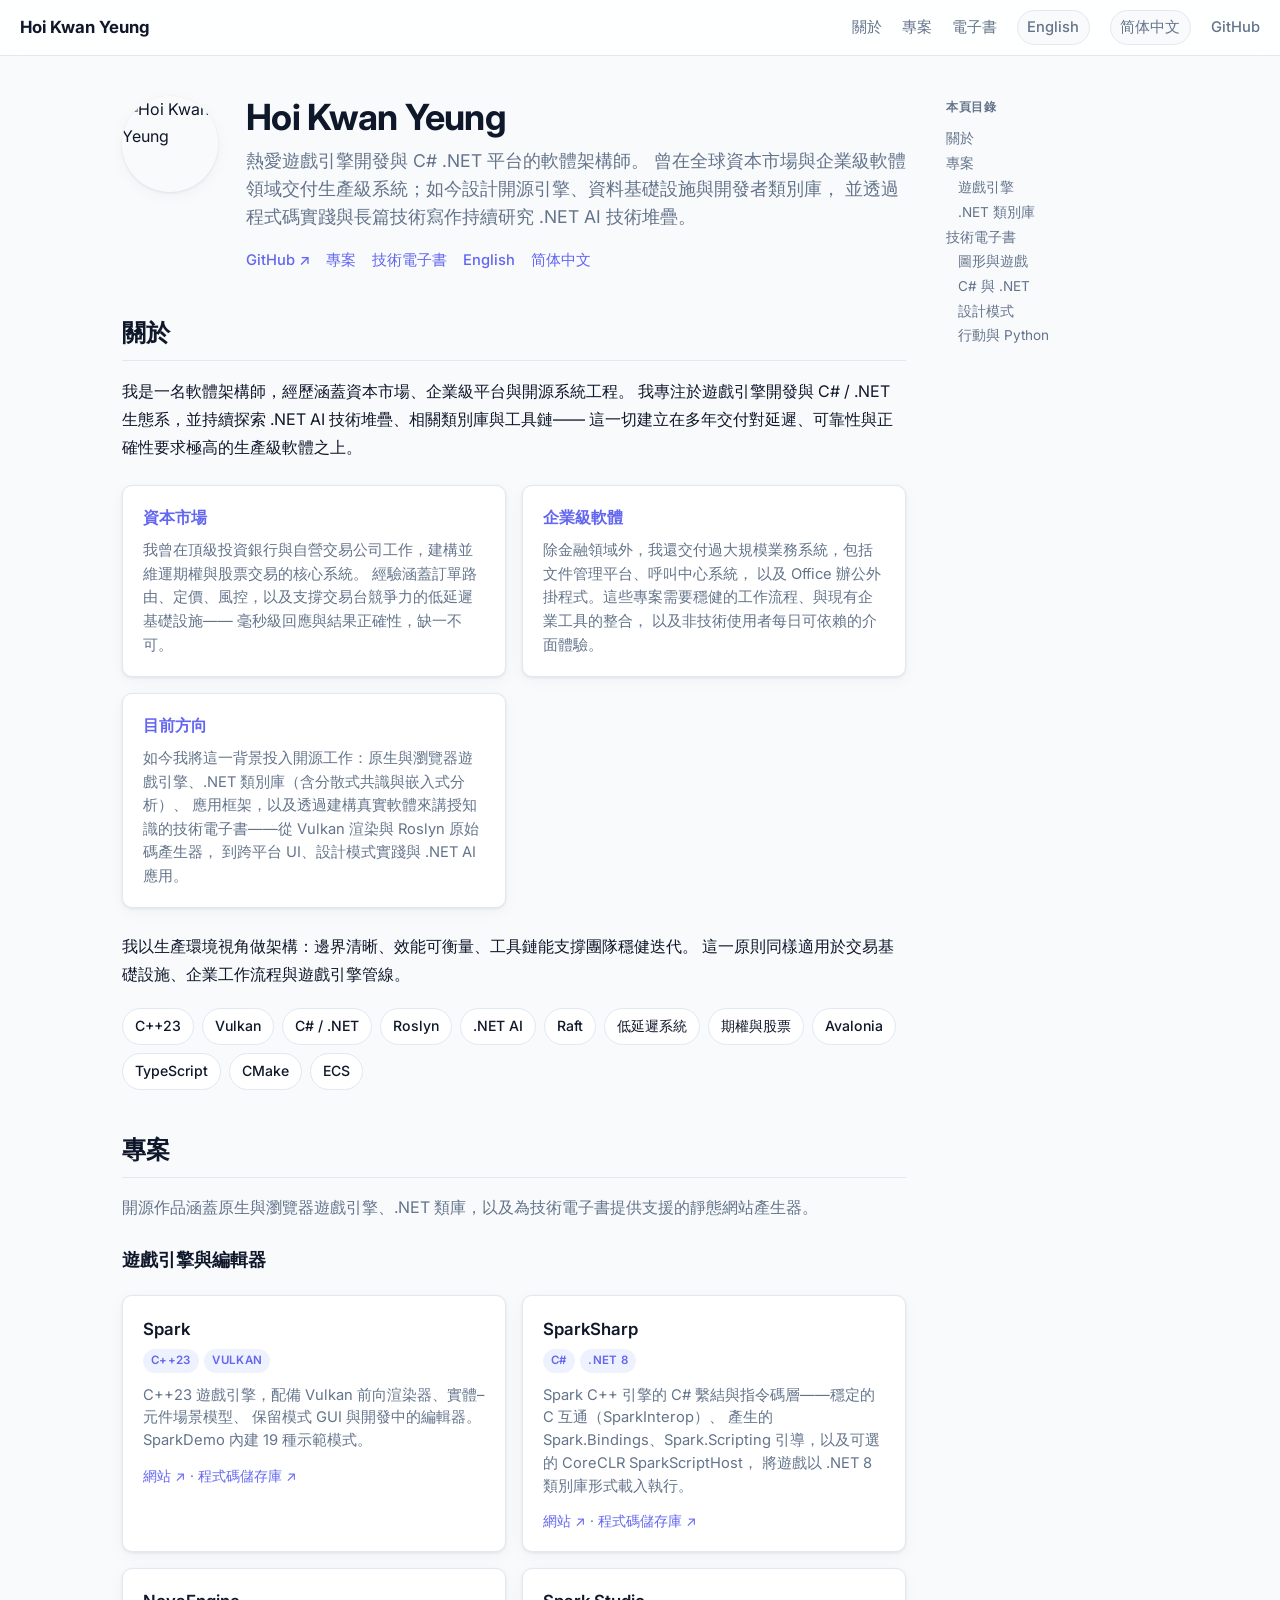
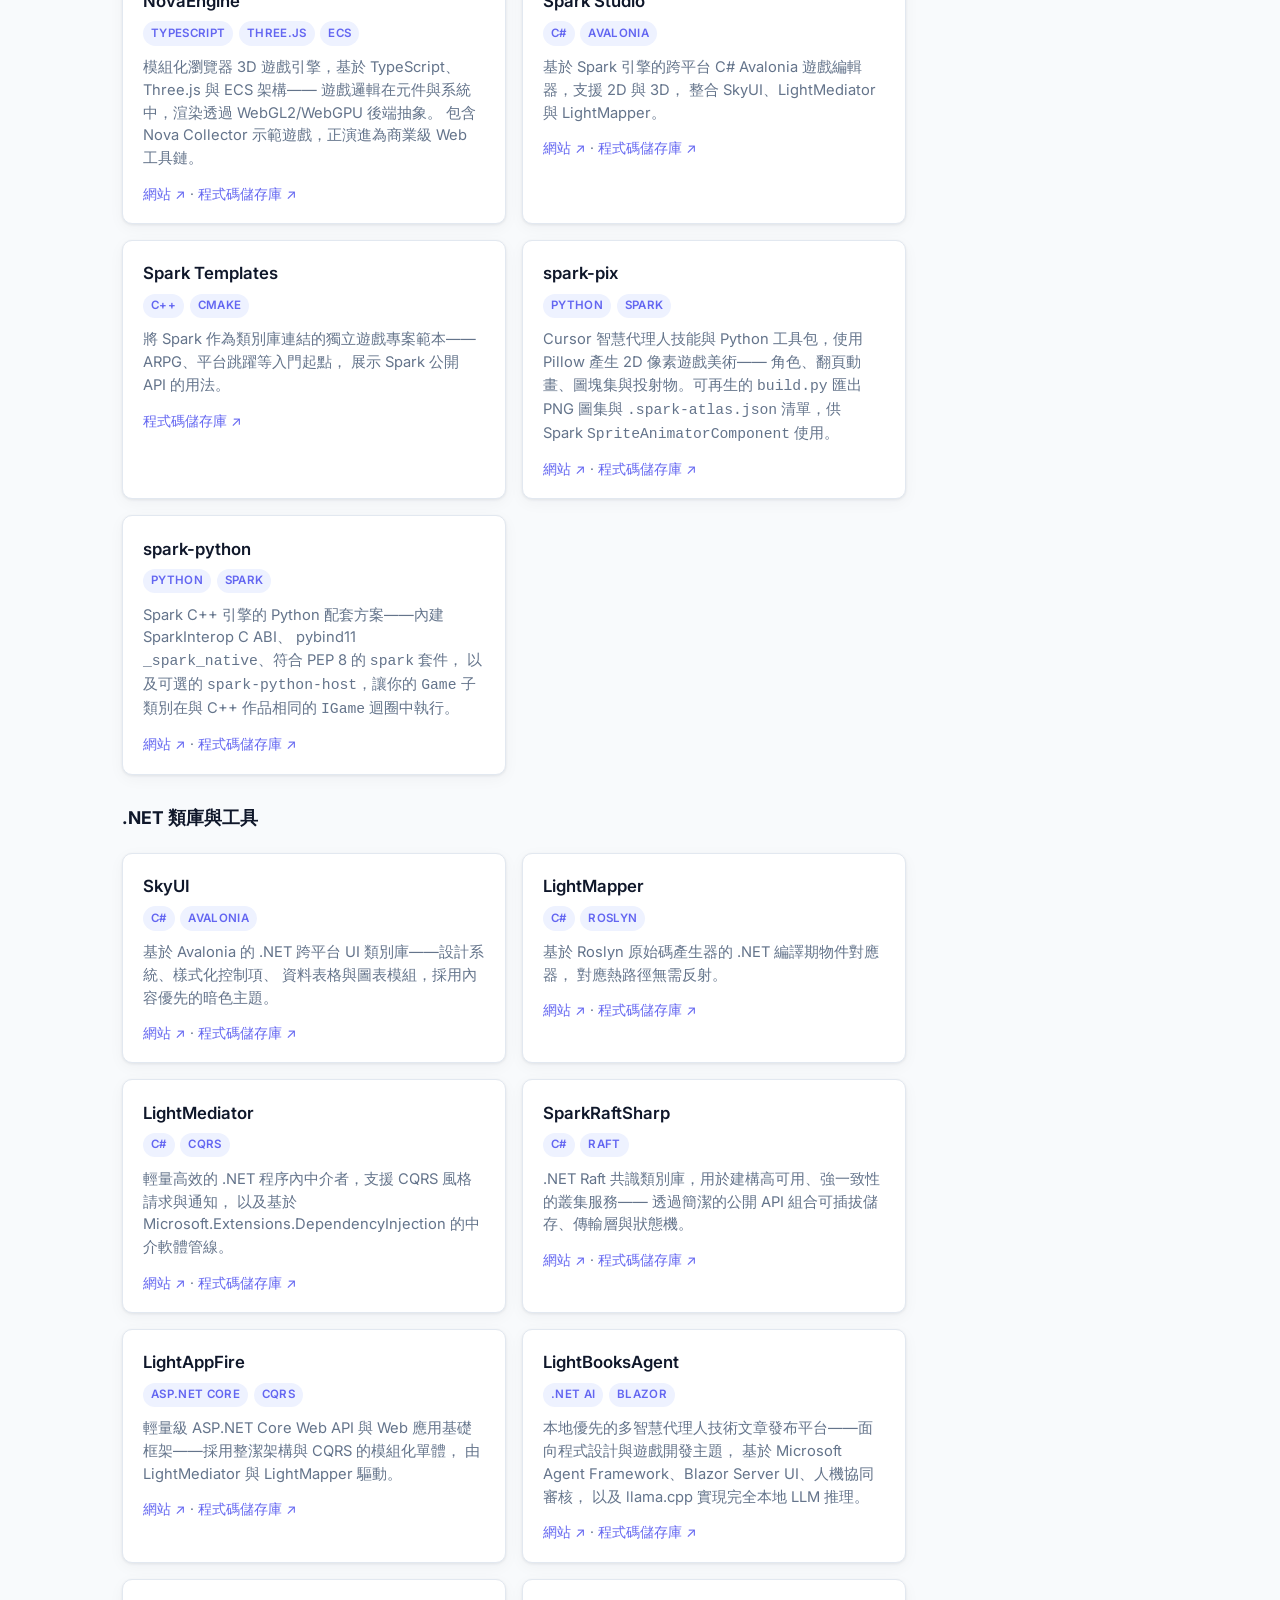
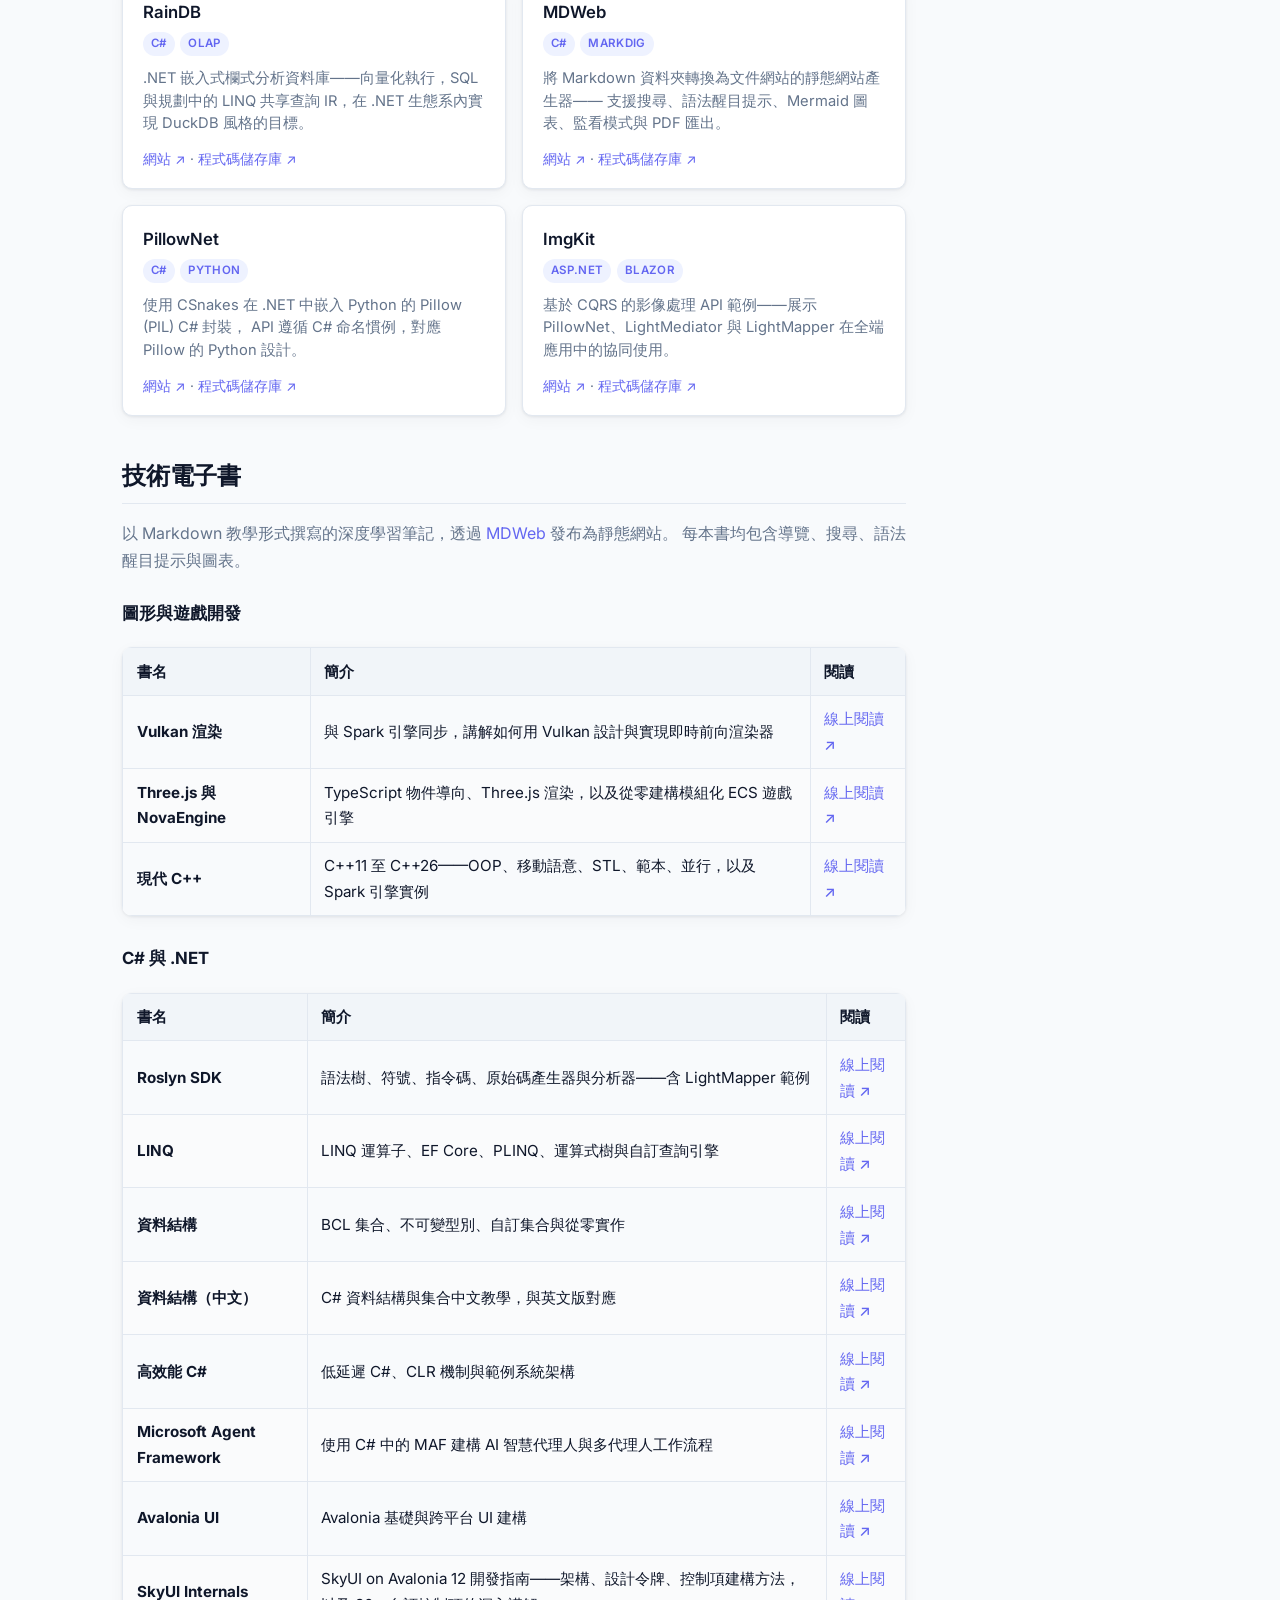
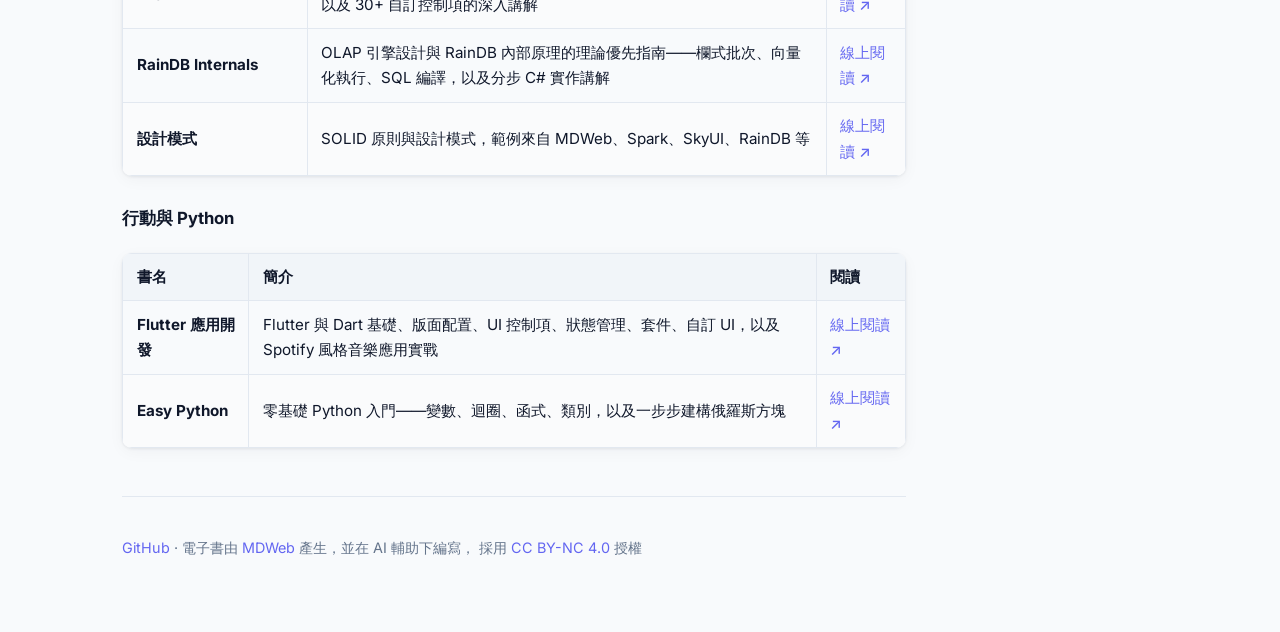
==== commit 9de63e91: "add spark-python introduction" ====
--- a/zh-hant/index.html
+++ b/zh-hant/index.html
@@ -216,6 +216,24 @@
                 · <a href="https://github.com/hoihky/spark-pix" target="_blank" rel="noopener">程式碼儲存庫 ↗</a>
               </p>
             </article>
+
+            <article class="project-card">
+              <h3><a href="https://hoihky.github.io/spark-python/" target="_blank" rel="noopener">spark-python</a></h3>
+              <div class="project-meta">
+                <span class="tag">Python</span>
+                <span class="tag">Spark</span>
+              </div>
+              <p>
+                Spark C++ 引擎的 Python 配套方案——內建 SparkInterop C ABI、
+                pybind11 <code>_spark_native</code>、符合 PEP 8 的 <code>spark</code> 套件，
+                以及可選的 <code>spark-python-host</code>，讓你的 <code>Game</code> 子類別在與 C++ 作品相同的
+                <code>IGame</code> 迴圈中執行。
+              </p>
+              <p class="card-links">
+                <a href="https://hoihky.github.io/spark-python/" target="_blank" rel="noopener">網站 ↗</a>
+                · <a href="https://github.com/hoihky/spark-python" target="_blank" rel="noopener">程式碼儲存庫 ↗</a>
+              </p>
+            </article>
           </div>
 
           <h3 class="doc-body" style="margin-top:1.75rem;font-size:1.1rem;">.NET 類庫與工具</h3>
